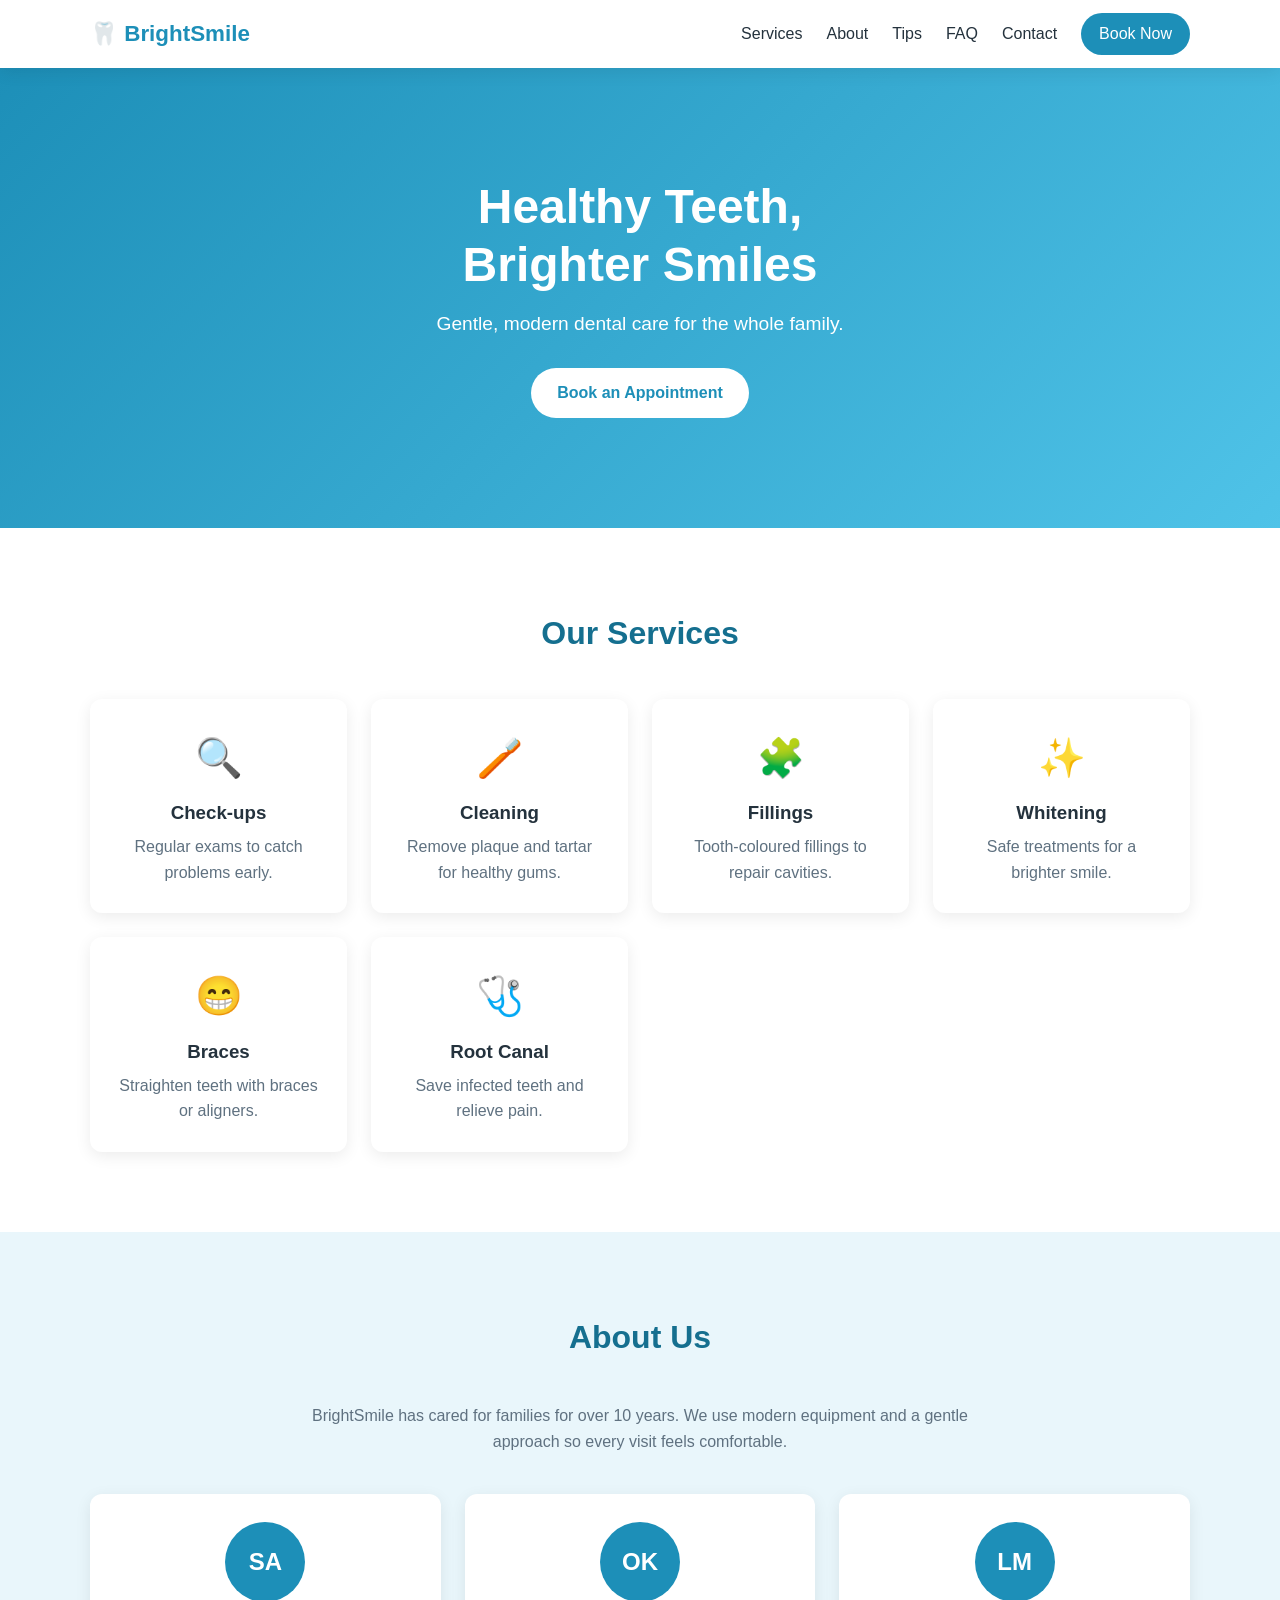
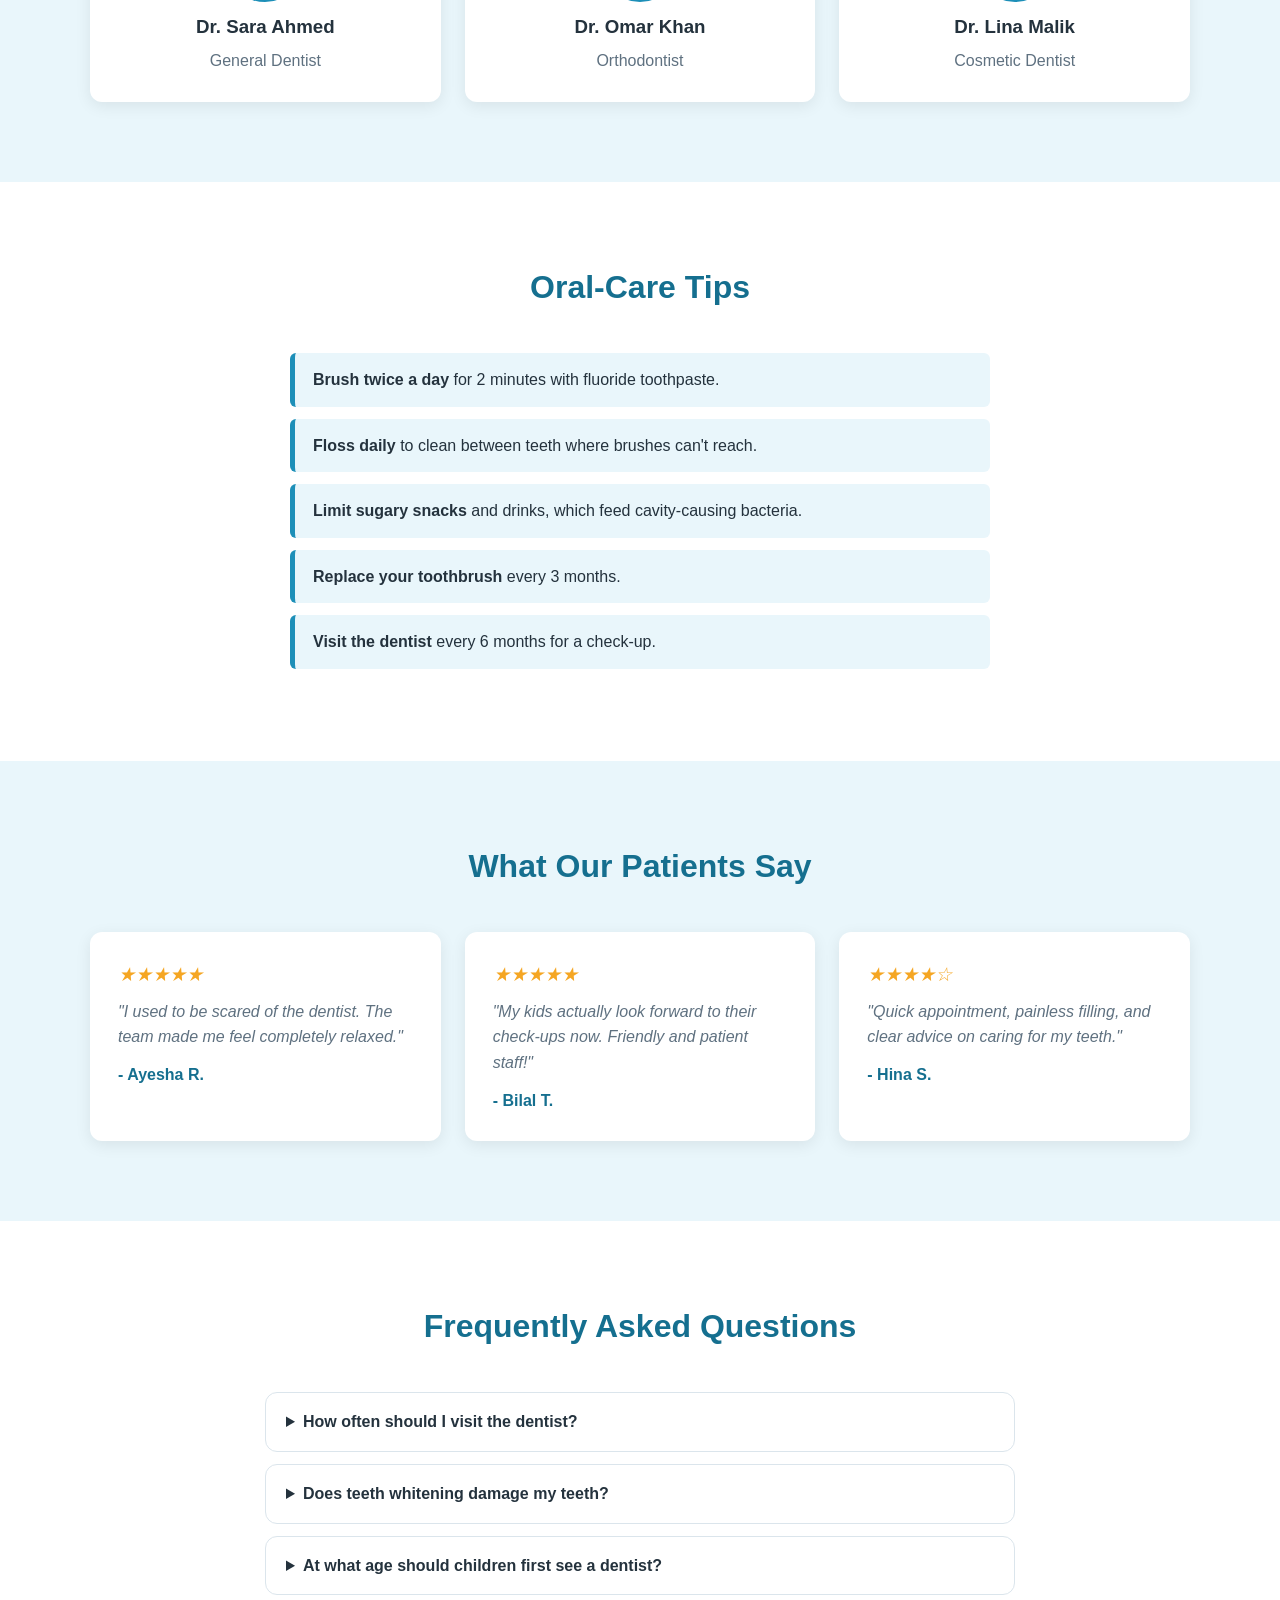
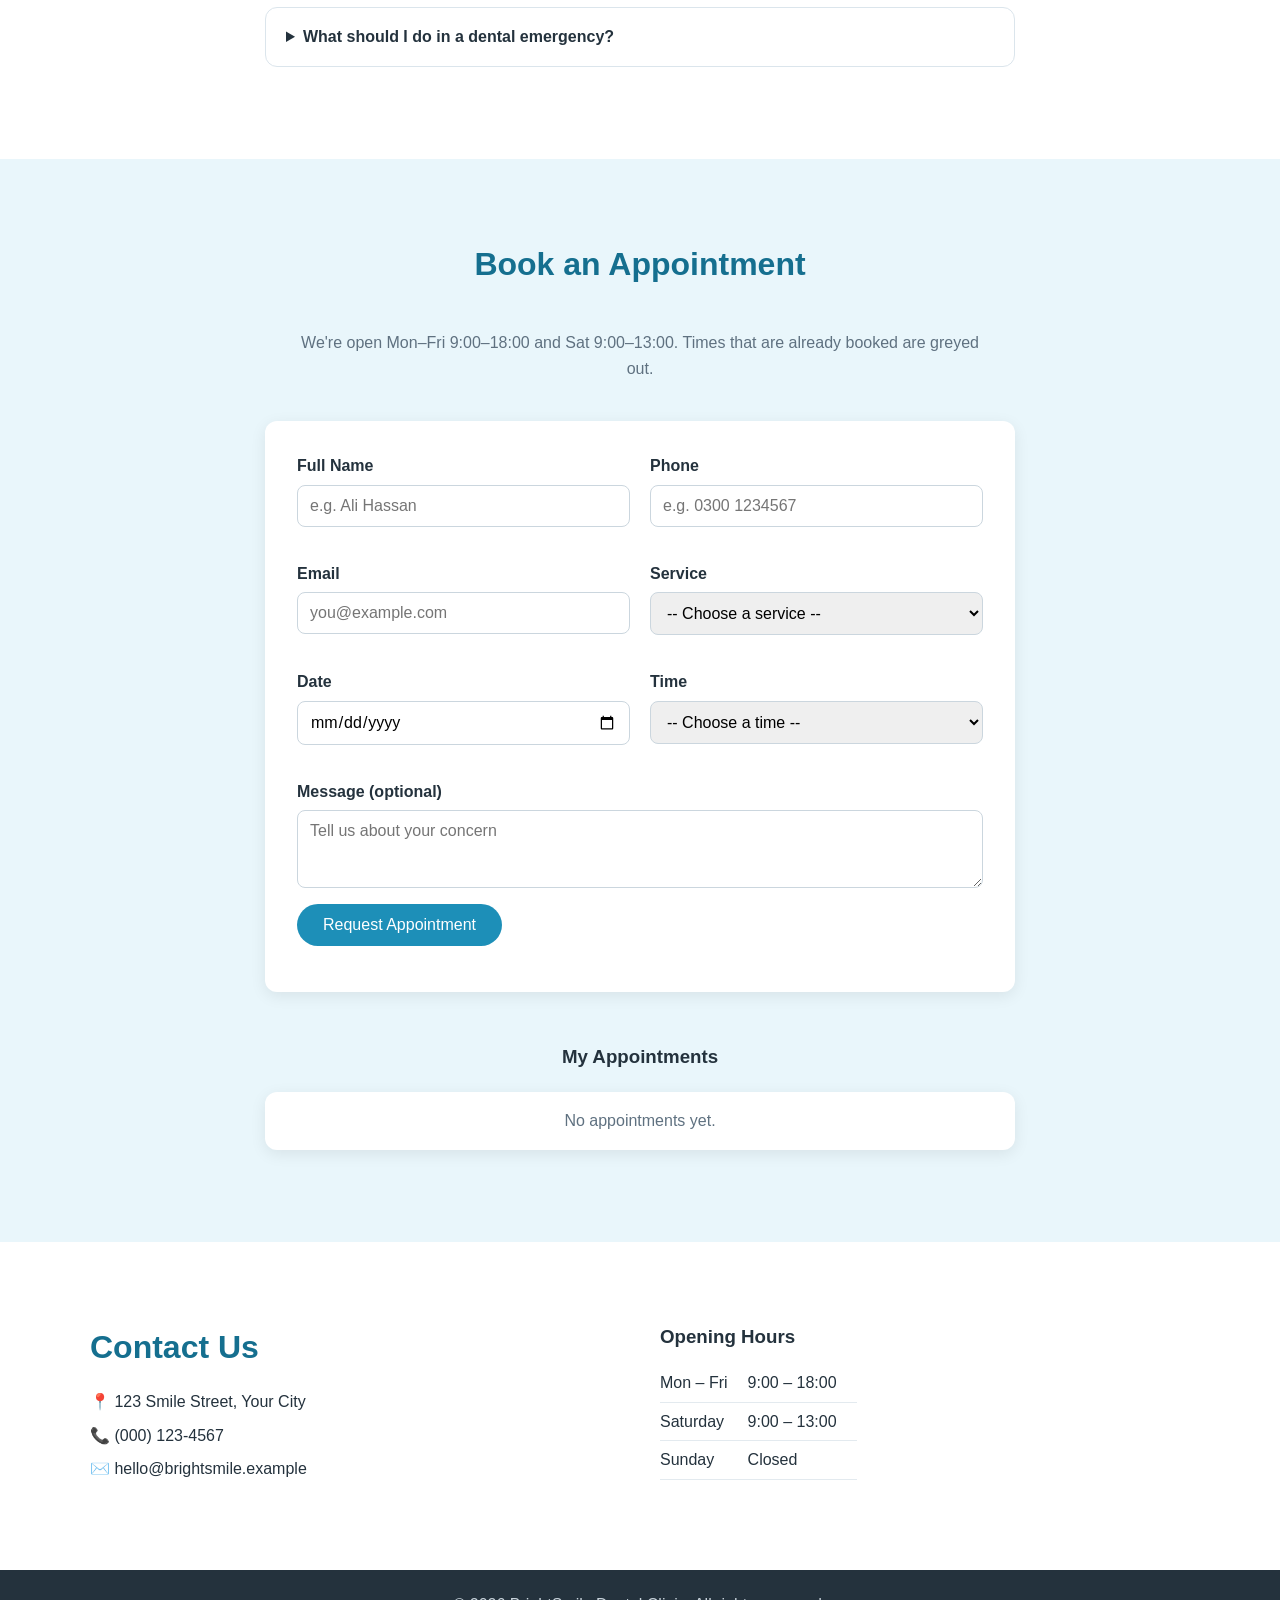
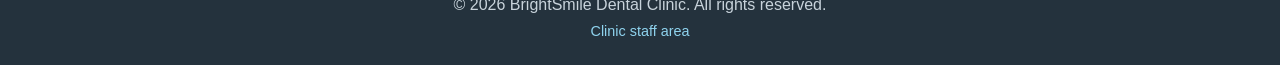
==== index.html @ b8d4c1f8 "Add BrightSmile dental clinic website Single-page clinic site with services, team, tips, reviews, FA" ====
<!DOCTYPE html>
<html lang="en">
<head>
  <meta charset="UTF-8">
  <meta name="viewport" content="width=device-width, initial-scale=1.0">
  <title>BrightSmile Dental Clinic</title>
  <link rel="stylesheet" href="styles.css">
</head>
<body>

  <!-- ===== Header / Navigation ===== -->
  <header class="header">
    <div class="container nav">
      <a href="#home" class="logo">🦷 BrightSmile</a>
      <button class="menu-toggle" id="menuToggle" aria-label="Open menu">☰</button>
      <nav>
        <ul class="nav-links" id="navLinks">
          <li><a href="#services">Services</a></li>
          <li><a href="#about">About</a></li>
          <li><a href="#tips">Tips</a></li>
          <li><a href="#faq">FAQ</a></li>
          <li><a href="#contact">Contact</a></li>
          <li><a href="#appointment" class="btn btn-small">Book Now</a></li>
        </ul>
      </nav>
    </div>
  </header>

  <!-- ===== Hero ===== -->
  <section class="hero" id="home">
    <div class="container hero-content">
      <h1>Healthy Teeth,<br>Brighter Smiles</h1>
      <p>Gentle, modern dental care for the whole family.</p>
      <a href="#appointment" class="btn">Book an Appointment</a>
    </div>
  </section>

  <!-- ===== Services ===== -->
  <section class="section" id="services">
    <div class="container">
      <h2 class="section-title">Our Services</h2>
      <div class="cards">
        <div class="card"><span class="icon">🔍</span><h3>Check-ups</h3><p>Regular exams to catch problems early.</p></div>
        <div class="card"><span class="icon">🪥</span><h3>Cleaning</h3><p>Remove plaque and tartar for healthy gums.</p></div>
        <div class="card"><span class="icon">🧩</span><h3>Fillings</h3><p>Tooth-coloured fillings to repair cavities.</p></div>
        <div class="card"><span class="icon">✨</span><h3>Whitening</h3><p>Safe treatments for a brighter smile.</p></div>
        <div class="card"><span class="icon">😁</span><h3>Braces</h3><p>Straighten teeth with braces or aligners.</p></div>
        <div class="card"><span class="icon">🩺</span><h3>Root Canal</h3><p>Save infected teeth and relieve pain.</p></div>
      </div>
    </div>
  </section>

  <!-- ===== About & Team ===== -->
  <section class="section section-alt" id="about">
    <div class="container">
      <h2 class="section-title">About Us</h2>
      <p class="lead">BrightSmile has cared for families for over 10 years. We use modern equipment and
        a gentle approach so every visit feels comfortable.</p>
      <div class="cards team">
        <div class="card"><div class="avatar">SA</div><h3>Dr. Sara Ahmed</h3><p>General Dentist</p></div>
        <div class="card"><div class="avatar">OK</div><h3>Dr. Omar Khan</h3><p>Orthodontist</p></div>
        <div class="card"><div class="avatar">LM</div><h3>Dr. Lina Malik</h3><p>Cosmetic Dentist</p></div>
      </div>
    </div>
  </section>

  <!-- ===== Oral-care Tips ===== -->
  <section class="section" id="tips">
    <div class="container">
      <h2 class="section-title">Oral-Care Tips</h2>
      <ul class="tips">
        <li><strong>Brush twice a day</strong> for 2 minutes with fluoride toothpaste.</li>
        <li><strong>Floss daily</strong> to clean between teeth where brushes can't reach.</li>
        <li><strong>Limit sugary snacks</strong> and drinks, which feed cavity-causing bacteria.</li>
        <li><strong>Replace your toothbrush</strong> every 3 months.</li>
        <li><strong>Visit the dentist</strong> every 6 months for a check-up.</li>
      </ul>
    </div>
  </section>

  <!-- ===== Testimonials ===== -->
  <section class="section section-alt" id="reviews">
    <div class="container">
      <h2 class="section-title">What Our Patients Say</h2>
      <div class="cards">
        <div class="card review"><p class="stars">★★★★★</p><p>"I used to be scared of the dentist. The team made me feel completely relaxed."</p><h4>- Ayesha R.</h4></div>
        <div class="card review"><p class="stars">★★★★★</p><p>"My kids actually look forward to their check-ups now. Friendly and patient staff!"</p><h4>- Bilal T.</h4></div>
        <div class="card review"><p class="stars">★★★★☆</p><p>"Quick appointment, painless filling, and clear advice on caring for my teeth."</p><h4>- Hina S.</h4></div>
      </div>
    </div>
  </section>

  <!-- ===== FAQ ===== -->
  <section class="section" id="faq">
    <div class="container">
      <h2 class="section-title">Frequently Asked Questions</h2>
      <div class="faq">
        <details>
          <summary>How often should I visit the dentist?</summary>
          <p>Most people should have a check-up and cleaning every 6 months.</p>
        </details>
        <details>
          <summary>Does teeth whitening damage my teeth?</summary>
          <p>Professional whitening done by a dentist is safe and does not harm healthy enamel.</p>
        </details>
        <details>
          <summary>At what age should children first see a dentist?</summary>
          <p>By their first birthday, or when the first tooth appears.</p>
        </details>
        <details>
          <summary>What should I do in a dental emergency?</summary>
          <p>Call us right away on (000) 123-4567. For severe pain, swelling, or a knocked-out tooth, come in as soon as possible.</p>
        </details>
      </div>
    </div>
  </section>

  <!-- ===== Appointment Form ===== -->
  <section class="section section-alt" id="appointment">
    <div class="container">
      <h2 class="section-title">Book an Appointment</h2>
      <p class="lead">We're open Mon–Fri 9:00–18:00 and Sat 9:00–13:00. Times that are already booked are greyed out.</p>
      <form id="appointmentForm" class="form" novalidate>
        <div class="form-row">
          <div class="field">
            <label for="name">Full Name</label>
            <input type="text" id="name" placeholder="e.g. Ali Hassan">
            <small class="error"></small>
          </div>
          <div class="field">
            <label for="phone">Phone</label>
            <input type="tel" id="phone" placeholder="e.g. 0300 1234567">
            <small class="error"></small>
          </div>
        </div>
        <div class="form-row">
          <div class="field">
            <label for="email">Email</label>
            <input type="email" id="email" placeholder="you@example.com">
            <small class="error"></small>
          </div>
          <div class="field">
            <label for="service">Service</label>
            <select id="service">
              <option value="">-- Choose a service --</option>
              <option>Check-up</option>
              <option>Cleaning</option>
              <option>Filling</option>
              <option>Whitening</option>
              <option>Braces</option>
              <option>Root Canal</option>
            </select>
            <small class="error"></small>
          </div>
        </div>
        <div class="form-row">
          <div class="field">
            <label for="date">Date</label>
            <input type="date" id="date">
            <small class="error"></small>
          </div>
          <div class="field">
            <label for="time">Time</label>
            <select id="time">
              <option value="">-- Choose a time --</option>
              <option>09:00</option><option>10:00</option><option>11:00</option>
              <option>12:00</option><option>14:00</option><option>15:00</option>
              <option>16:00</option><option>17:00</option>
            </select>
            <small class="error"></small>
          </div>
        </div>
        <div class="field">
          <label for="message">Message (optional)</label>
          <textarea id="message" rows="3" placeholder="Tell us about your concern"></textarea>
        </div>
        <button type="submit" class="btn">Request Appointment</button>
        <p class="success" id="successMsg"></p>
      </form>

      <h3 class="list-title">My Appointments</h3>
      <ul class="appointments" id="appointmentList"></ul>
    </div>
  </section>

  <!-- ===== Contact ===== -->
  <section class="section" id="contact">
    <div class="container contact">
      <div>
        <h2 class="section-title left">Contact Us</h2>
        <p>📍 123 Smile Street, Your City</p>
        <p>📞 (000) 123-4567</p>
        <p>✉️ hello@brightsmile.example</p>
      </div>
      <div>
        <h3>Opening Hours</h3>
        <table class="hours">
          <tr><td>Mon – Fri</td><td>9:00 – 18:00</td></tr>
          <tr><td>Saturday</td><td>9:00 – 13:00</td></tr>
          <tr><td>Sunday</td><td>Closed</td></tr>
        </table>
      </div>
    </div>
  </section>

  <!-- ===== Footer ===== -->
  <footer class="footer">
    <p>© <span id="year"></span> BrightSmile Dental Clinic. All rights reserved.</p>
    <p><a href="admin.html" class="footer-link">Clinic staff area</a></p>
  </footer>

  <script src="storage.js"></script>
  <script src="script.js"></script>
</body>
</html>
---- styles.css ----
/* ===== Colour & size variables ===== */
:root {
  --primary: #1d8fb8;
  --primary-dark: #156f8f;
  --accent: #e9f6fb;
  --text: #24323d;
  --muted: #5f7180;
  --white: #ffffff;
  --error: #d64545;
  --success: #2e9e5b;
  --radius: 12px;
  --shadow: 0 4px 16px rgba(0, 0, 0, 0.08);
}

/* ===== Basic reset ===== */
* { margin: 0; padding: 0; box-sizing: border-box; }
html { scroll-behavior: smooth; }
body {
  font-family: "Segoe UI", Arial, sans-serif;
  color: var(--text);
  background: var(--white);
  line-height: 1.6;
}
a { color: inherit; text-decoration: none; }

.container { width: 90%; max-width: 1100px; margin: 0 auto; }

/* ===== Buttons ===== */
.btn {
  display: inline-block;
  background: var(--primary);
  color: var(--white);
  padding: 12px 26px;
  border: none;
  border-radius: 30px;
  font-size: 1rem;
  cursor: pointer;
  transition: background 0.2s;
}
.btn:hover { background: var(--primary-dark); }
.btn-small { padding: 8px 18px; }

/* ===== Header ===== */
.header {
  position: sticky;
  top: 0;
  background: var(--white);
  box-shadow: var(--shadow);
  z-index: 10;
}
.nav { display: flex; align-items: center; justify-content: space-between; height: 68px; }
.logo { font-size: 1.4rem; font-weight: 700; color: var(--primary); white-space: nowrap; }
.nav-links { display: flex; align-items: center; gap: 24px; list-style: none; }
.nav-links a:not(.btn):hover { color: var(--primary); }
.menu-toggle { display: none; background: none; border: none; font-size: 1.8rem; cursor: pointer; }

/* ===== Hero ===== */
.hero {
  background: linear-gradient(135deg, var(--primary), #4fc3e8);
  color: var(--white);
  padding: 110px 0;
  text-align: center;
}
.hero h1 { font-size: 3rem; line-height: 1.2; margin-bottom: 16px; }
.hero p { font-size: 1.2rem; margin-bottom: 28px; }
.hero .btn { background: var(--white); color: var(--primary); font-weight: 600; }
.hero .btn:hover { background: var(--accent); }

/* ===== Sections ===== */
.section { padding: 80px 0; }
.section-alt { background: var(--accent); }
.section-title { text-align: center; font-size: 2rem; margin-bottom: 40px; color: var(--primary-dark); }
.section-title.left { text-align: left; margin-bottom: 16px; }
.lead { text-align: center; max-width: 700px; margin: 0 auto 40px; color: var(--muted); }

/* ===== Cards ===== */
.cards { display: grid; grid-template-columns: repeat(auto-fit, minmax(240px, 1fr)); gap: 24px; }
.card {
  background: var(--white);
  padding: 28px;
  border-radius: var(--radius);
  box-shadow: var(--shadow);
  text-align: center;
  transition: transform 0.2s;
}
.card:hover { transform: translateY(-4px); }
.card .icon { font-size: 2.4rem; }
.card h3 { margin: 10px 0 6px; }
.card p { color: var(--muted); }
.avatar {
  width: 80px; height: 80px;
  margin: 0 auto;
  border-radius: 50%;
  background: var(--primary);
  color: var(--white);
  display: flex; align-items: center; justify-content: center;
  font-size: 1.5rem; font-weight: 700;
}

/* ===== Tips ===== */
.tips { max-width: 700px; margin: 0 auto; list-style: none; }
.tips li {
  background: var(--accent);
  border-left: 5px solid var(--primary);
  padding: 14px 18px;
  margin-bottom: 12px;
  border-radius: 6px;
}

/* ===== Testimonials ===== */
.review { text-align: left; }
.review .stars { color: #f5a623; font-size: 1.2rem; margin-bottom: 8px; }
.review p { font-style: italic; }
.review h4 { margin-top: 12px; color: var(--primary-dark); }

/* ===== FAQ ===== */
.faq { max-width: 750px; margin: 0 auto; }
.faq details {
  background: var(--white);
  border: 1px solid #dbe5ec;
  border-radius: var(--radius);
  margin-bottom: 12px;
  padding: 16px 20px;
}
.faq summary { font-weight: 600; cursor: pointer; }
.faq details[open] summary { color: var(--primary); margin-bottom: 8px; }
.faq p { color: var(--muted); }

/* ===== Form ===== */
.form {
  background: var(--white);
  max-width: 750px;
  margin: 0 auto;
  padding: 32px;
  border-radius: var(--radius);
  box-shadow: var(--shadow);
}
.form-row { display: grid; grid-template-columns: 1fr 1fr; gap: 20px; }
.field { display: flex; flex-direction: column; margin-bottom: 16px; }
.field label { font-weight: 600; margin-bottom: 6px; }
.field input, .field select, .field textarea {
  padding: 11px 12px;
  border: 1px solid #cbd6de;
  border-radius: 8px;
  font-size: 1rem;
  font-family: inherit;
}
.field input:focus, .field select:focus, .field textarea:focus {
  outline: none; border-color: var(--primary);
}
.field.invalid input, .field.invalid select { border-color: var(--error); }
.error { color: var(--error); min-height: 18px; }
.success { color: var(--success); font-weight: 600; margin-top: 14px; }

/* ===== Appointment list ===== */
.list-title { text-align: center; margin: 50px 0 20px; }
.appointments { max-width: 750px; margin: 0 auto; list-style: none; }
.appointments li {
  background: var(--white);
  padding: 16px 20px;
  border-radius: var(--radius);
  box-shadow: var(--shadow);
  margin-bottom: 12px;
  display: flex; justify-content: space-between; align-items: center; gap: 12px;
}
.appointments .empty { justify-content: center; color: var(--muted); }
.cancel-btn {
  background: none; border: 1px solid var(--error); color: var(--error);
  padding: 6px 14px; border-radius: 20px; cursor: pointer;
}
.cancel-btn:hover { background: var(--error); color: var(--white); }

/* ===== Contact ===== */
.contact { display: grid; grid-template-columns: 1fr 1fr; gap: 40px; }
.contact p { margin-bottom: 8px; }
.hours { margin-top: 12px; border-collapse: collapse; }
.hours td { padding: 6px 20px 6px 0; border-bottom: 1px solid #e3eaef; }

/* ===== Footer ===== */
.footer { background: var(--text); color: #c8d3db; text-align: center; padding: 22px 0; }

.footer-link { color: #8fd3ee; font-size: 0.9rem; }
.footer-link:hover { text-decoration: underline; }

/* ===== Admin dashboard ===== */
.admin { background: var(--accent); min-height: 100vh; }
.badge {
  background: var(--primary); color: var(--white);
  font-size: 0.75rem; padding: 2px 8px; border-radius: 10px; vertical-align: middle;
}
.btn-outline { background: var(--white); color: var(--primary); border: 1px solid var(--primary); }
.btn-outline:hover { background: var(--primary); color: var(--white); }
.stats { display: grid; grid-template-columns: repeat(4, 1fr); gap: 16px; margin-bottom: 28px; }
.stat {
  background: var(--white); border-radius: var(--radius); box-shadow: var(--shadow);
  padding: 18px; text-align: center;
}
.stat span { font-size: 2rem; font-weight: 700; color: var(--primary); }
.stat p { color: var(--muted); }
.toolbar { display: flex; gap: 12px; margin-bottom: 20px; flex-wrap: wrap; }
.toolbar input, .toolbar select {
  padding: 10px 12px; border: 1px solid #cbd6de; border-radius: 8px; font-size: 1rem; font-family: inherit;
}
.toolbar input { flex: 1; min-width: 200px; }
.day-heading { margin: 24px 0 10px; color: var(--primary-dark); }
.booking {
  background: var(--white); border-radius: var(--radius); box-shadow: var(--shadow);
  padding: 14px 18px; margin-bottom: 10px;
  display: grid; grid-template-columns: 70px 1fr auto; gap: 16px; align-items: center;
}
.booking.done { opacity: 0.55; }
.booking.done strong { text-decoration: line-through; }
.booking-time { font-size: 1.2rem; font-weight: 700; color: var(--primary); }
.booking-info p { color: var(--muted); font-size: 0.95rem; }
.booking-note { font-style: italic; }
.booking-actions { display: flex; gap: 8px; }
.empty-box { text-align: center; color: var(--muted); padding: 40px; background: var(--white); border-radius: var(--radius); }

/* ===== Responsive (phones & tablets) ===== */
@media (max-width: 768px) {
  .menu-toggle { display: block; }
  .nav-links {
    display: none;
    position: absolute; top: 68px; left: 0; right: 0;
    flex-direction: column;
    background: var(--white);
    padding: 20px 0;
    box-shadow: var(--shadow);
  }
  .nav-links.open { display: flex; }
  .hero { padding: 80px 0; }
  .hero h1 { font-size: 2.2rem; }
  .form { padding: 20px; }
  .form-row { grid-template-columns: 1fr; gap: 0; }
  .contact { grid-template-columns: 1fr; gap: 24px; }
  .stats { grid-template-columns: 1fr 1fr; }
  .booking { grid-template-columns: 1fr; gap: 8px; }
  .admin .logo { font-size: 1.2rem; }
  .admin .nav .btn-small { padding: 6px 12px; font-size: 0.85rem; }
}
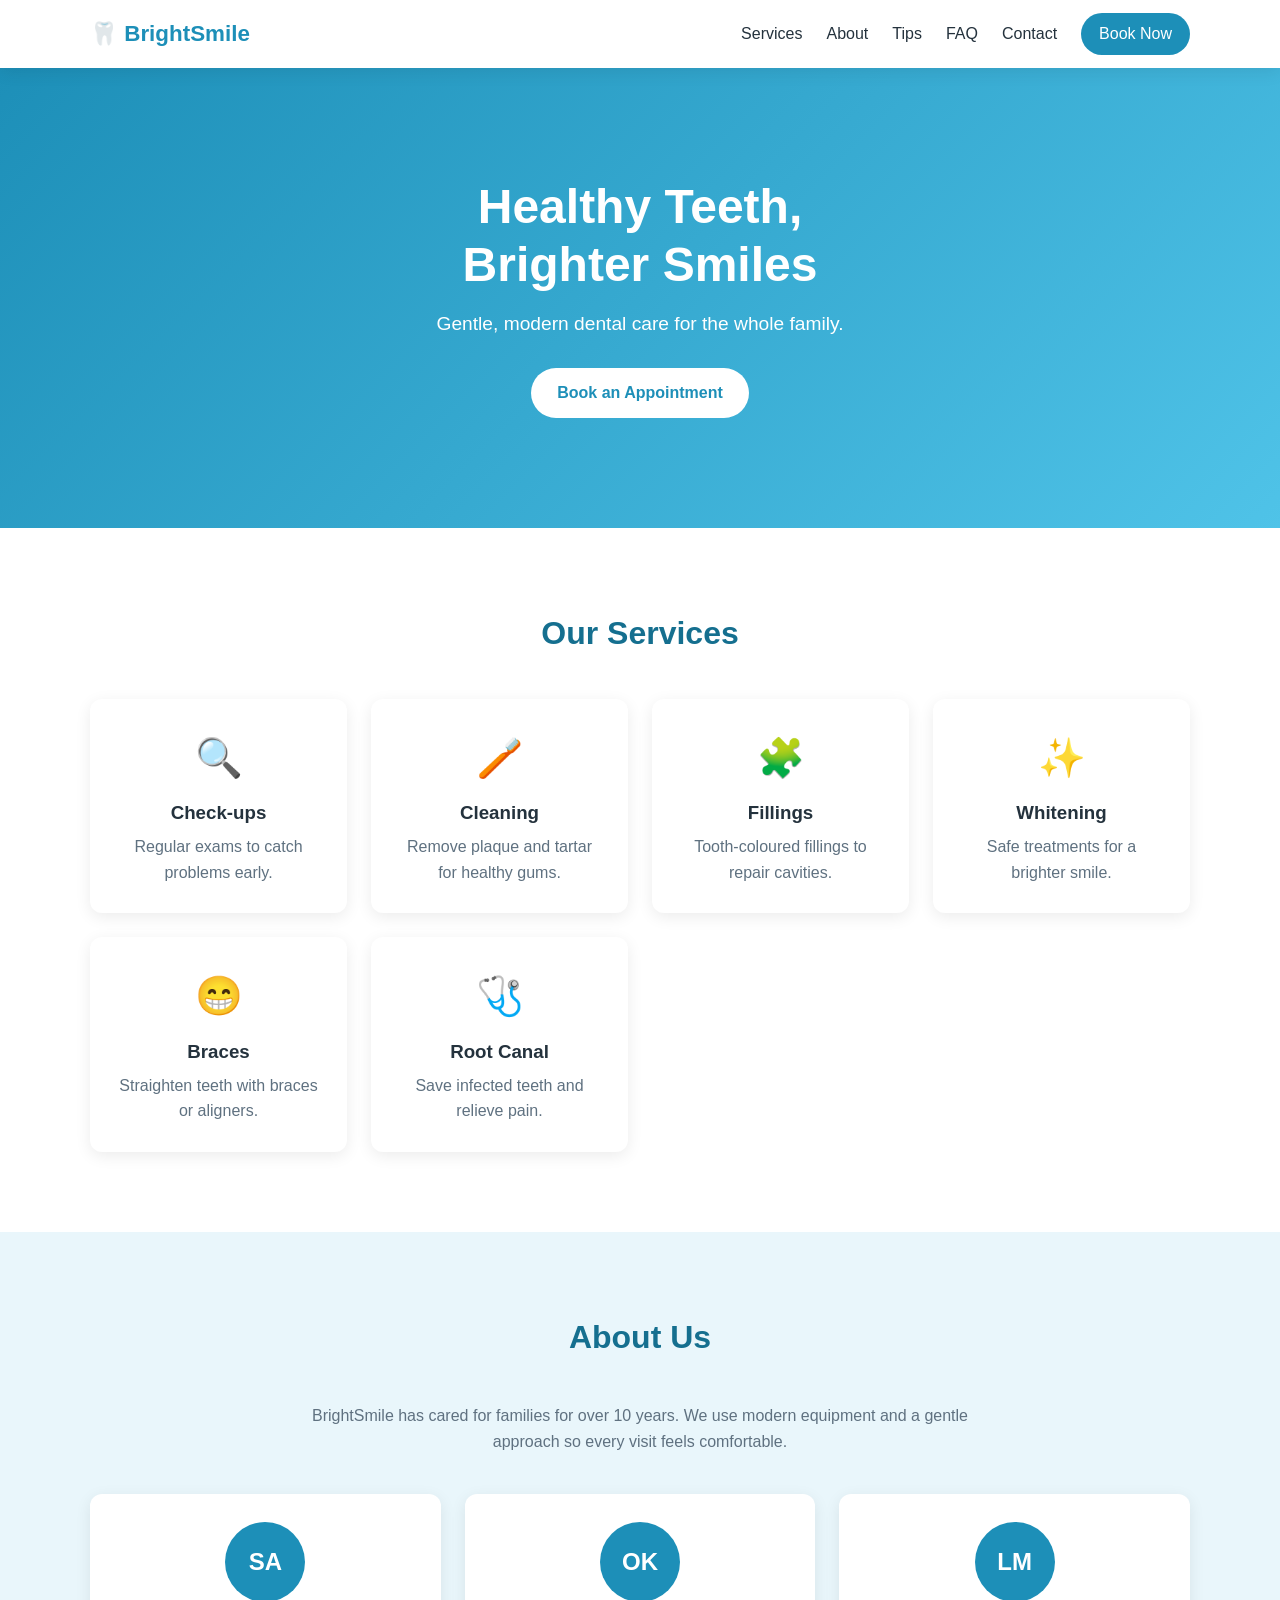
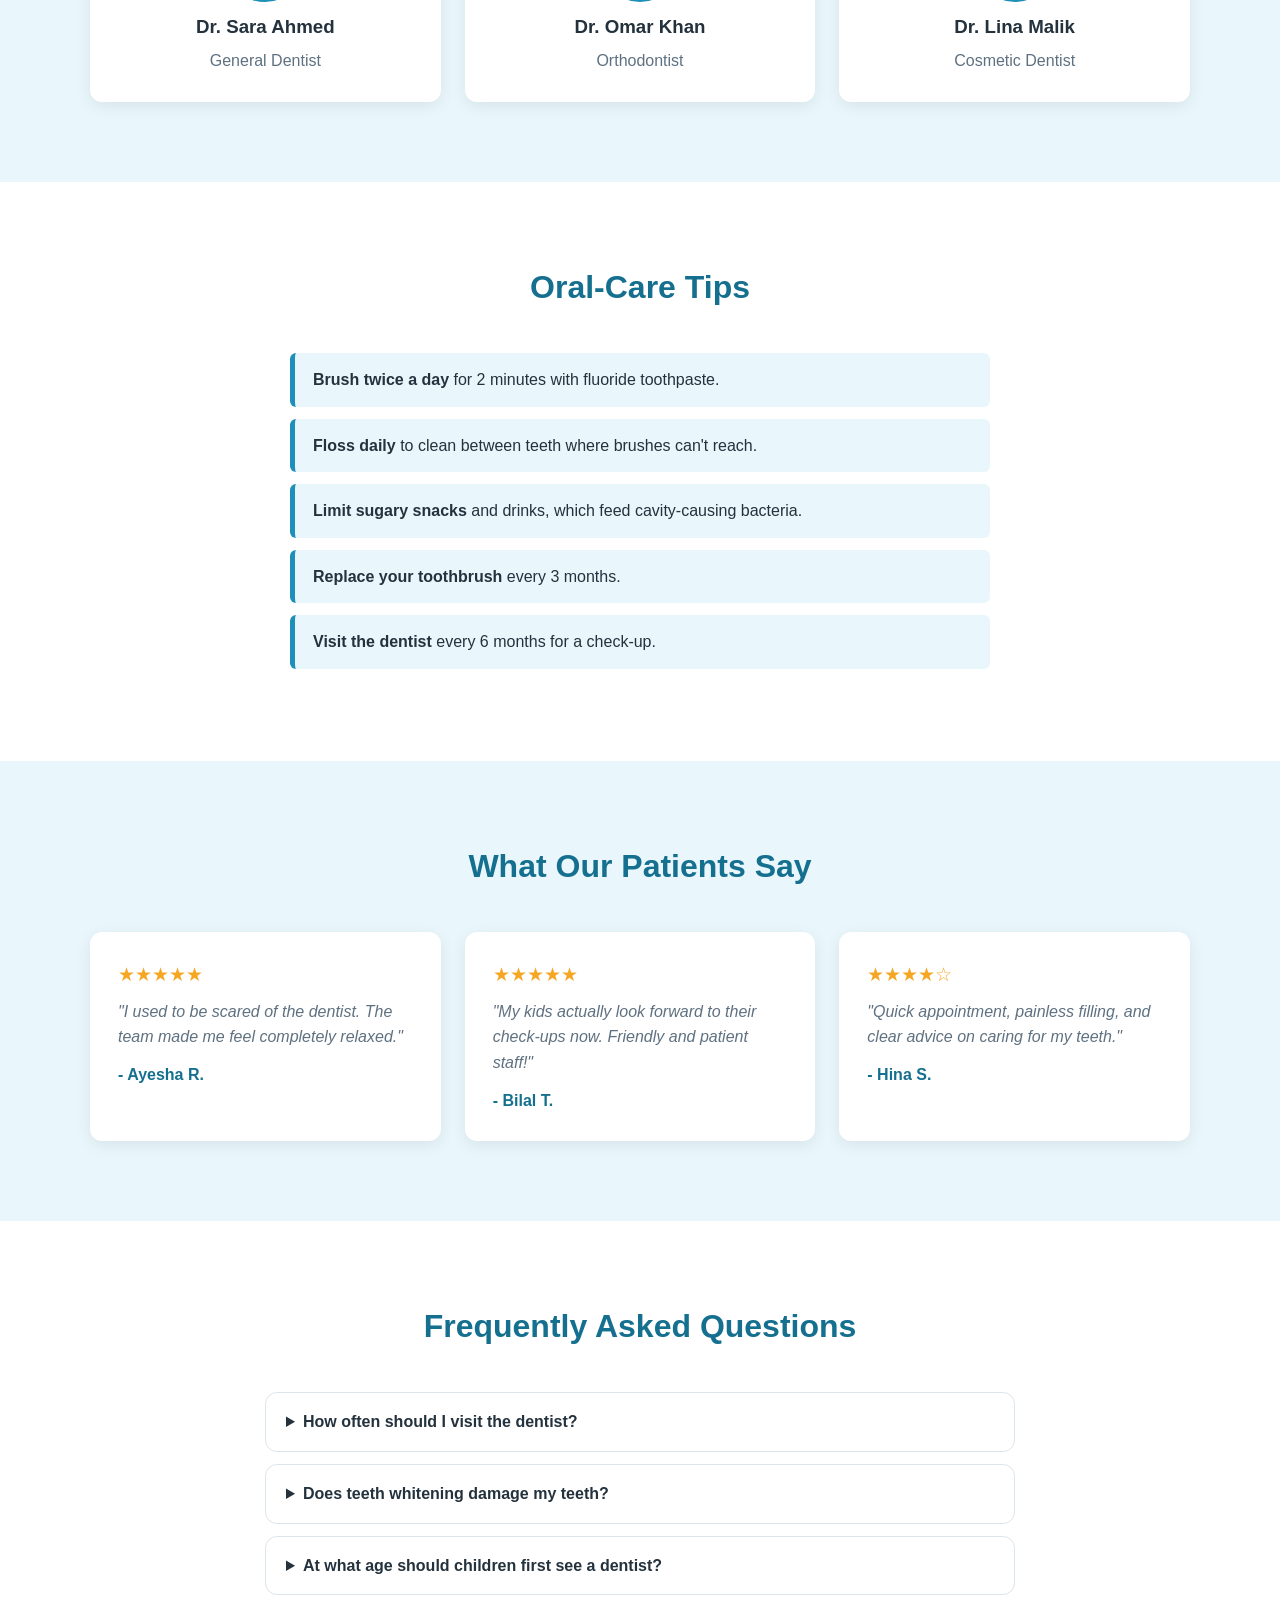
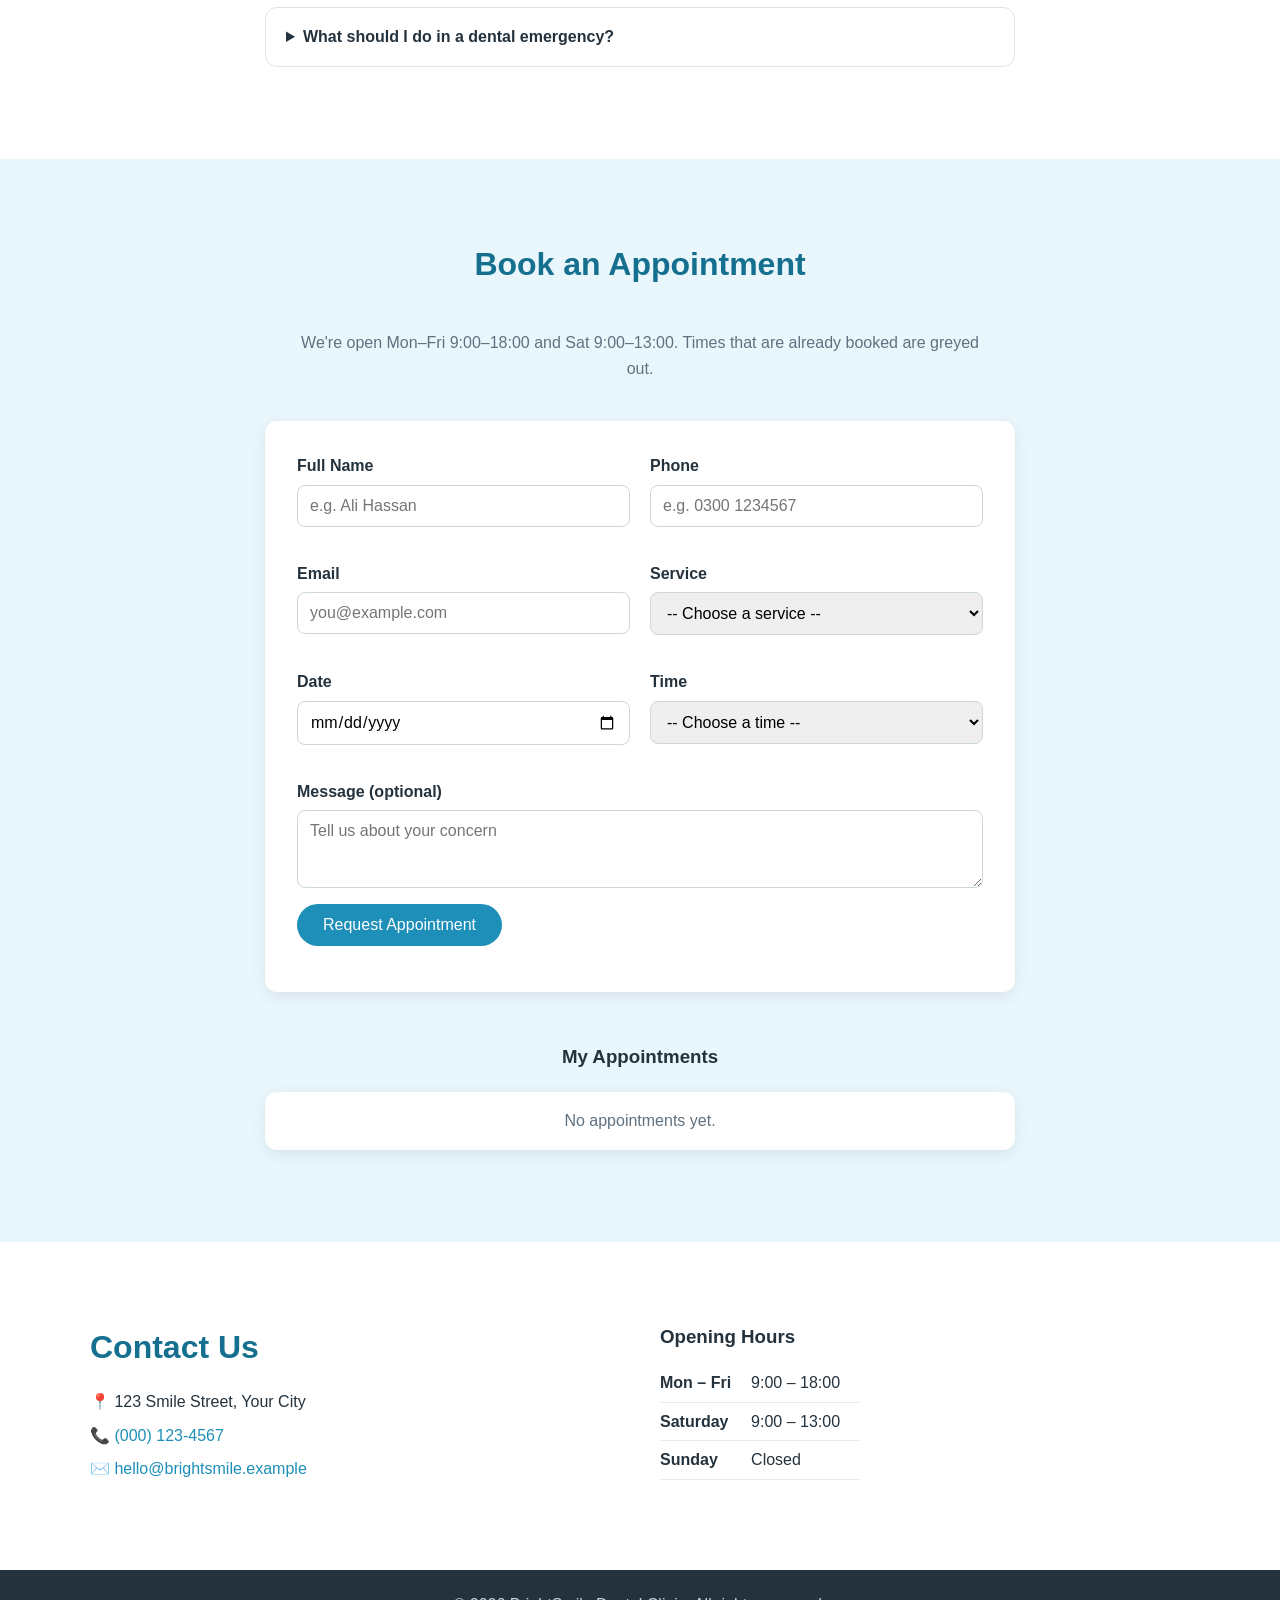
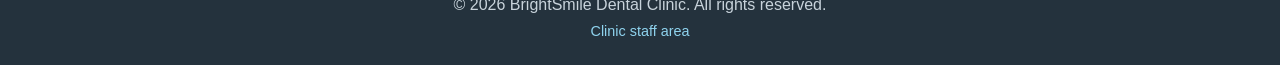
==== commit 61ec6b1f: "Improve HTML structure and accessibility (Phase 2) - Add meta description and wrap sections in <main" ====
--- a/index.html
+++ b/index.html
@@ -3,6 +3,7 @@
 <head>
   <meta charset="UTF-8">
   <meta name="viewport" content="width=device-width, initial-scale=1.0">
+  <meta name="description" content="BrightSmile Dental Clinic: gentle, modern dental care for the whole family. See our services and book an appointment online.">
   <title>BrightSmile Dental Clinic</title>
   <link rel="stylesheet" href="styles.css">
 </head>
@@ -11,9 +12,9 @@
   <!-- ===== Header / Navigation ===== -->
   <header class="header">
     <div class="container nav">
-      <a href="#home" class="logo">🦷 BrightSmile</a>
-      <button class="menu-toggle" id="menuToggle" aria-label="Open menu">☰</button>
-      <nav>
+      <a href="#home" class="logo"><span aria-hidden="true">🦷</span> BrightSmile</a>
+      <button class="menu-toggle" id="menuToggle" aria-label="Open menu" aria-expanded="false" aria-controls="navLinks">☰</button>
+      <nav aria-label="Main menu">
         <ul class="nav-links" id="navLinks">
           <li><a href="#services">Services</a></li>
           <li><a href="#about">About</a></li>
@@ -26,6 +27,8 @@
     </div>
   </header>
 
+  <main>
+
   <!-- ===== Hero ===== -->
   <section class="hero" id="home">
     <div class="container hero-content">
@@ -40,12 +43,12 @@
     <div class="container">
       <h2 class="section-title">Our Services</h2>
       <div class="cards">
-        <div class="card"><span class="icon">🔍</span><h3>Check-ups</h3><p>Regular exams to catch problems early.</p></div>
-        <div class="card"><span class="icon">🪥</span><h3>Cleaning</h3><p>Remove plaque and tartar for healthy gums.</p></div>
-        <div class="card"><span class="icon">🧩</span><h3>Fillings</h3><p>Tooth-coloured fillings to repair cavities.</p></div>
-        <div class="card"><span class="icon">✨</span><h3>Whitening</h3><p>Safe treatments for a brighter smile.</p></div>
-        <div class="card"><span class="icon">😁</span><h3>Braces</h3><p>Straighten teeth with braces or aligners.</p></div>
-        <div class="card"><span class="icon">🩺</span><h3>Root Canal</h3><p>Save infected teeth and relieve pain.</p></div>
+        <div class="card"><span class="icon" aria-hidden="true">🔍</span><h3>Check-ups</h3><p>Regular exams to catch problems early.</p></div>
+        <div class="card"><span class="icon" aria-hidden="true">🪥</span><h3>Cleaning</h3><p>Remove plaque and tartar for healthy gums.</p></div>
+        <div class="card"><span class="icon" aria-hidden="true">🧩</span><h3>Fillings</h3><p>Tooth-coloured fillings to repair cavities.</p></div>
+        <div class="card"><span class="icon" aria-hidden="true">✨</span><h3>Whitening</h3><p>Safe treatments for a brighter smile.</p></div>
+        <div class="card"><span class="icon" aria-hidden="true">😁</span><h3>Braces</h3><p>Straighten teeth with braces or aligners.</p></div>
+        <div class="card"><span class="icon" aria-hidden="true">🩺</span><h3>Root Canal</h3><p>Save infected teeth and relieve pain.</p></div>
       </div>
     </div>
   </section>
@@ -57,9 +60,9 @@
       <p class="lead">BrightSmile has cared for families for over 10 years. We use modern equipment and
         a gentle approach so every visit feels comfortable.</p>
       <div class="cards team">
-        <div class="card"><div class="avatar">SA</div><h3>Dr. Sara Ahmed</h3><p>General Dentist</p></div>
-        <div class="card"><div class="avatar">OK</div><h3>Dr. Omar Khan</h3><p>Orthodontist</p></div>
-        <div class="card"><div class="avatar">LM</div><h3>Dr. Lina Malik</h3><p>Cosmetic Dentist</p></div>
+        <div class="card"><div class="avatar" aria-hidden="true">SA</div><h3>Dr. Sara Ahmed</h3><p>General Dentist</p></div>
+        <div class="card"><div class="avatar" aria-hidden="true">OK</div><h3>Dr. Omar Khan</h3><p>Orthodontist</p></div>
+        <div class="card"><div class="avatar" aria-hidden="true">LM</div><h3>Dr. Lina Malik</h3><p>Cosmetic Dentist</p></div>
       </div>
     </div>
   </section>
@@ -83,9 +86,9 @@
     <div class="container">
       <h2 class="section-title">What Our Patients Say</h2>
       <div class="cards">
-        <div class="card review"><p class="stars">★★★★★</p><p>"I used to be scared of the dentist. The team made me feel completely relaxed."</p><h4>- Ayesha R.</h4></div>
-        <div class="card review"><p class="stars">★★★★★</p><p>"My kids actually look forward to their check-ups now. Friendly and patient staff!"</p><h4>- Bilal T.</h4></div>
-        <div class="card review"><p class="stars">★★★★☆</p><p>"Quick appointment, painless filling, and clear advice on caring for my teeth."</p><h4>- Hina S.</h4></div>
+        <div class="card review"><p class="stars" role="img" aria-label="5 out of 5 stars">★★★★★</p><blockquote>"I used to be scared of the dentist. The team made me feel completely relaxed."</blockquote><p class="author">- Ayesha R.</p></div>
+        <div class="card review"><p class="stars" role="img" aria-label="5 out of 5 stars">★★★★★</p><blockquote>"My kids actually look forward to their check-ups now. Friendly and patient staff!"</blockquote><p class="author">- Bilal T.</p></div>
+        <div class="card review"><p class="stars" role="img" aria-label="4 out of 5 stars">★★★★☆</p><blockquote>"Quick appointment, painless filling, and clear advice on caring for my teeth."</blockquote><p class="author">- Hina S.</p></div>
       </div>
     </div>
   </section>
@@ -124,19 +127,19 @@
         <div class="form-row">
           <div class="field">
             <label for="name">Full Name</label>
-            <input type="text" id="name" placeholder="e.g. Ali Hassan">
+            <input type="text" id="name" autocomplete="name" placeholder="e.g. Ali Hassan">
             <small class="error"></small>
           </div>
           <div class="field">
             <label for="phone">Phone</label>
-            <input type="tel" id="phone" placeholder="e.g. 0300 1234567">
+            <input type="tel" id="phone" autocomplete="tel" placeholder="e.g. 0300 1234567">
             <small class="error"></small>
           </div>
         </div>
         <div class="form-row">
           <div class="field">
             <label for="email">Email</label>
-            <input type="email" id="email" placeholder="you@example.com">
+            <input type="email" id="email" autocomplete="email" placeholder="you@example.com">
             <small class="error"></small>
           </div>
           <div class="field">
@@ -175,11 +178,11 @@
           <textarea id="message" rows="3" placeholder="Tell us about your concern"></textarea>
         </div>
         <button type="submit" class="btn">Request Appointment</button>
-        <p class="success" id="successMsg"></p>
+        <p class="success" id="successMsg" role="status"></p>
       </form>
 
       <h3 class="list-title">My Appointments</h3>
-      <ul class="appointments" id="appointmentList"></ul>
+      <ul class="appointments" id="appointmentList" aria-live="polite"></ul>
     </div>
   </section>
 
@@ -188,20 +191,24 @@
     <div class="container contact">
       <div>
         <h2 class="section-title left">Contact Us</h2>
-        <p>📍 123 Smile Street, Your City</p>
-        <p>📞 (000) 123-4567</p>
-        <p>✉️ hello@brightsmile.example</p>
+        <address>
+          <p><span aria-hidden="true">📍</span> 123 Smile Street, Your City</p>
+          <p><span aria-hidden="true">📞</span> <a href="tel:+10001234567">(000) 123-4567</a></p>
+          <p><span aria-hidden="true">✉️</span> <a href="mailto:hello@brightsmile.example">hello@brightsmile.example</a></p>
+        </address>
       </div>
       <div>
         <h3>Opening Hours</h3>
         <table class="hours">
-          <tr><td>Mon – Fri</td><td>9:00 – 18:00</td></tr>
-          <tr><td>Saturday</td><td>9:00 – 13:00</td></tr>
-          <tr><td>Sunday</td><td>Closed</td></tr>
+          <tr><th scope="row">Mon – Fri</th><td>9:00 – 18:00</td></tr>
+          <tr><th scope="row">Saturday</th><td>9:00 – 13:00</td></tr>
+          <tr><th scope="row">Sunday</th><td>Closed</td></tr>
         </table>
       </div>
     </div>
   </section>
+
+  </main>
 
   <!-- ===== Footer ===== -->
   <footer class="footer">
--- a/styles.css
+++ b/styles.css
@@ -110,8 +110,8 @@
 /* ===== Testimonials ===== */
 .review { text-align: left; }
 .review .stars { color: #f5a623; font-size: 1.2rem; margin-bottom: 8px; }
-.review p { font-style: italic; }
-.review h4 { margin-top: 12px; color: var(--primary-dark); }
+.review blockquote { font-style: italic; color: var(--muted); }
+.review .author { margin-top: 12px; font-weight: 700; color: var(--primary-dark); }
 
 /* ===== FAQ ===== */
 .faq { max-width: 750px; margin: 0 auto; }
@@ -173,8 +173,12 @@
 /* ===== Contact ===== */
 .contact { display: grid; grid-template-columns: 1fr 1fr; gap: 40px; }
 .contact p { margin-bottom: 8px; }
+.contact address { font-style: normal; }
+.contact address a { color: var(--primary); }
+.contact address a:hover { text-decoration: underline; }
 .hours { margin-top: 12px; border-collapse: collapse; }
-.hours td { padding: 6px 20px 6px 0; border-bottom: 1px solid #e3eaef; }
+.hours th, .hours td { padding: 6px 20px 6px 0; border-bottom: 1px solid #e3eaef; text-align: left; }
+.hours th { font-weight: 600; }
 
 /* ===== Footer ===== */
 .footer { background: var(--text); color: #c8d3db; text-align: center; padding: 22px 0; }
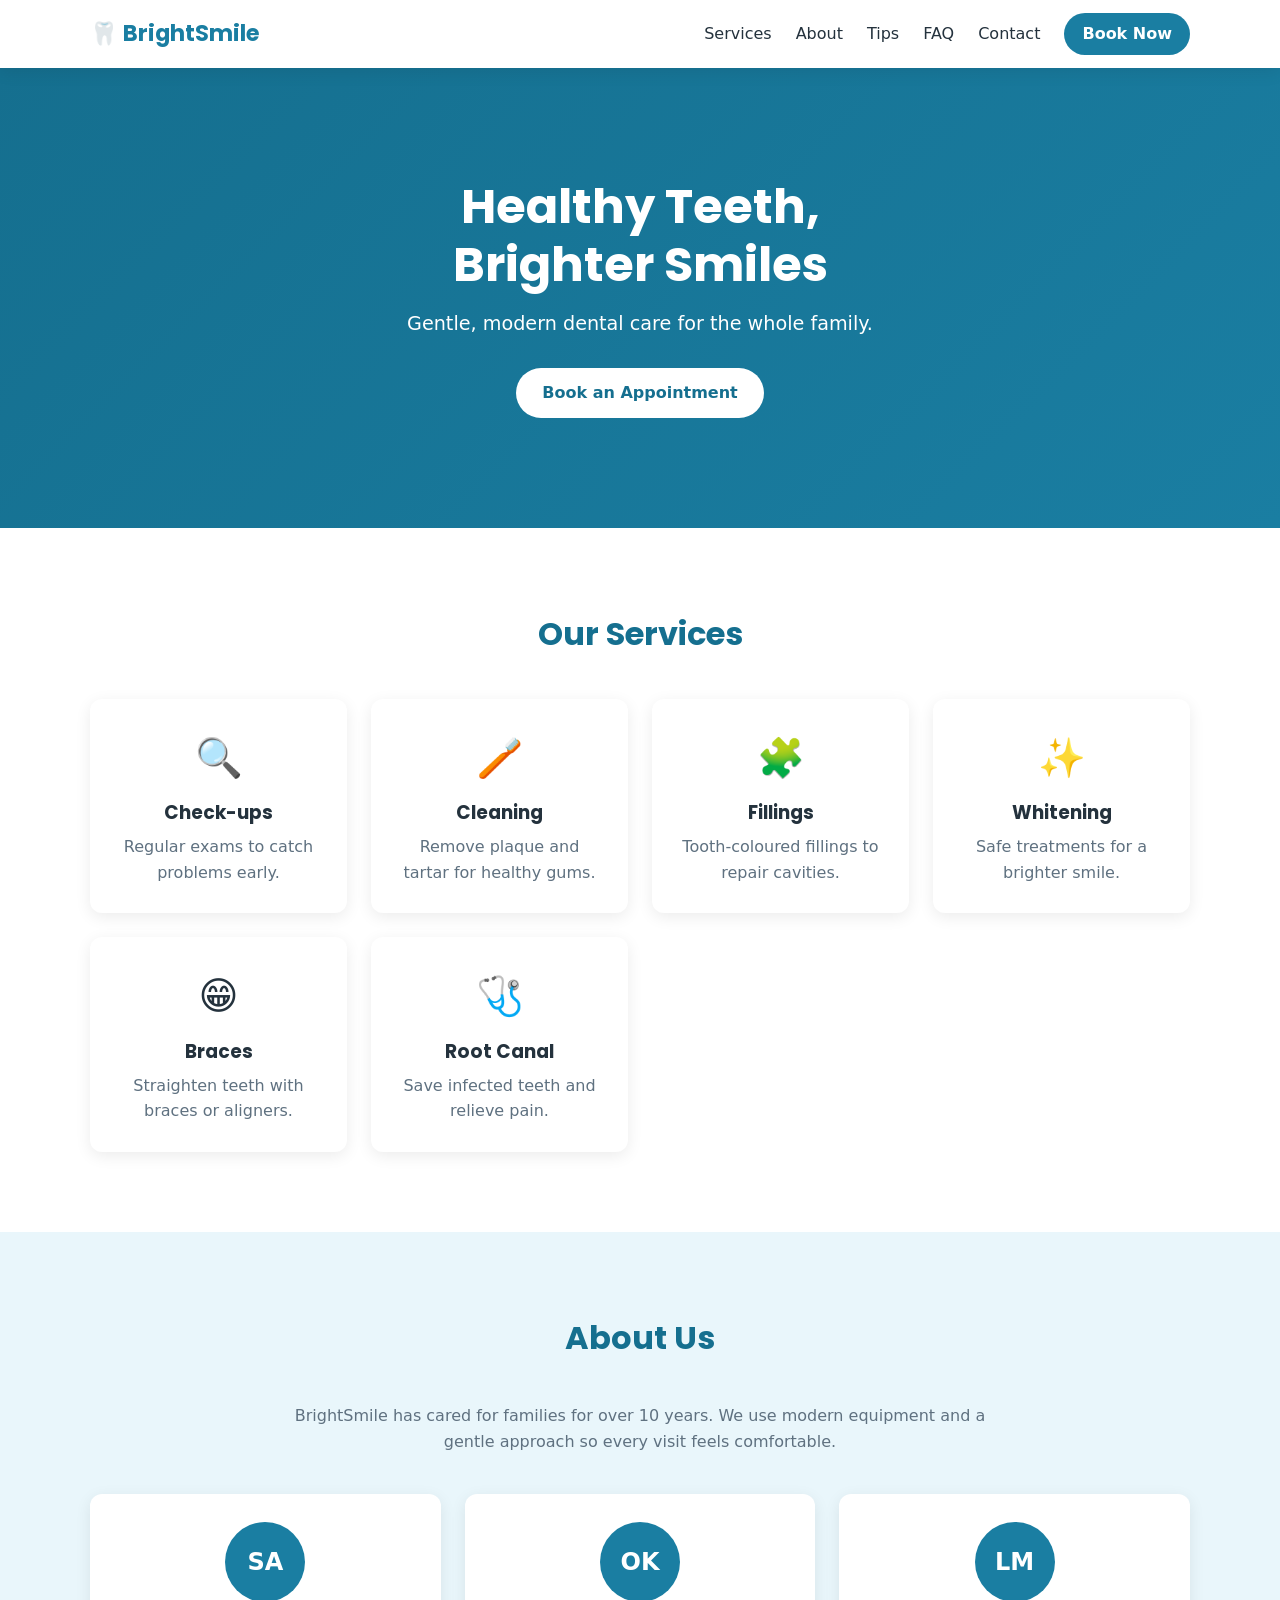
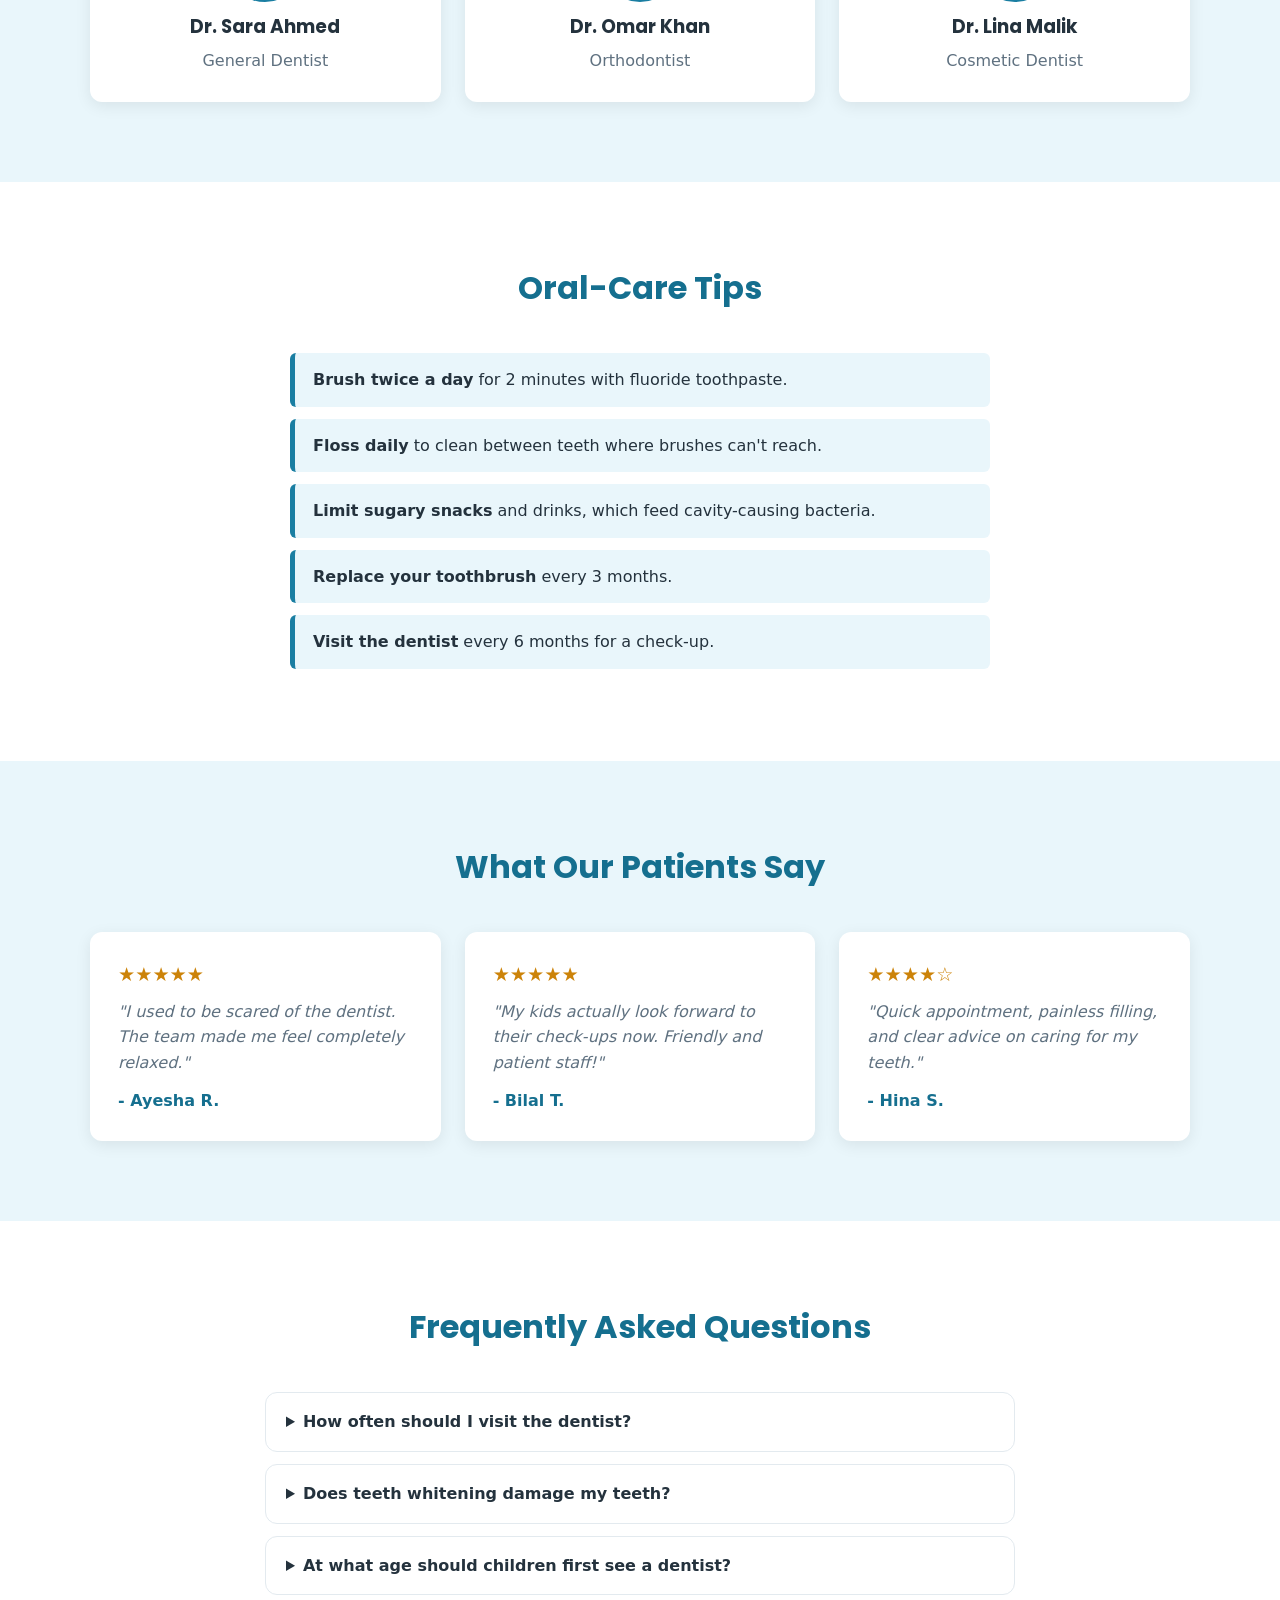
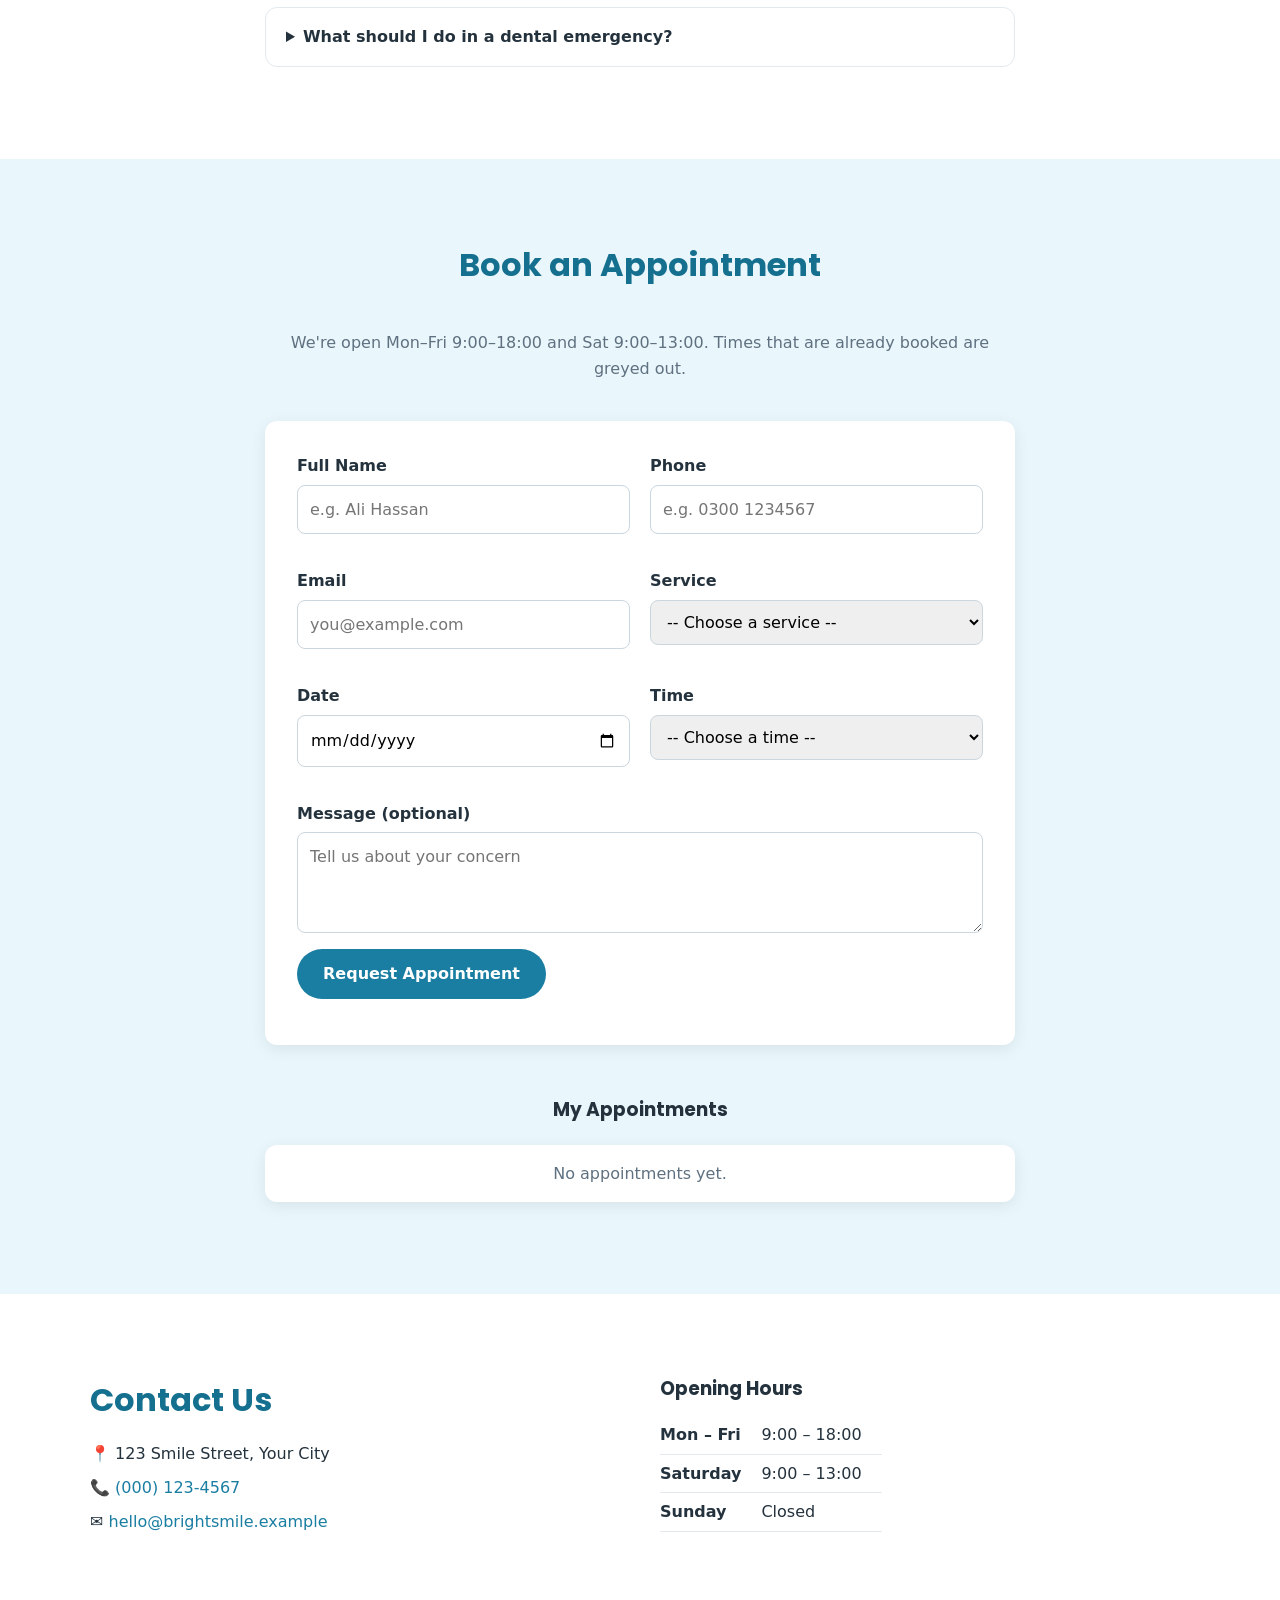
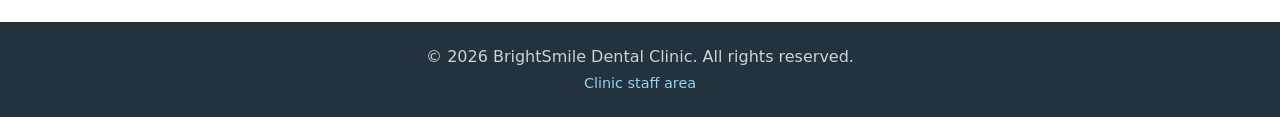
==== commit 94c8b6ac: "Improve styling: readable colours, focus outlines, fonts (Phase 3) - Darken primary, error, success " ====
--- a/index.html
+++ b/index.html
@@ -5,6 +5,9 @@
   <meta name="viewport" content="width=device-width, initial-scale=1.0">
   <meta name="description" content="BrightSmile Dental Clinic: gentle, modern dental care for the whole family. See our services and book an appointment online.">
   <title>BrightSmile Dental Clinic</title>
+  <link rel="preconnect" href="https://fonts.googleapis.com">
+  <link rel="preconnect" href="https://fonts.gstatic.com" crossorigin>
+  <link rel="stylesheet" href="https://fonts.googleapis.com/css2?family=Poppins:wght@600;700&display=swap">
   <link rel="stylesheet" href="styles.css">
 </head>
 <body>
--- a/styles.css
+++ b/styles.css
@@ -1,27 +1,50 @@
-/* ===== Colour & size variables ===== */
+/* ===== Colour & size variables =====
+   Every text colour here passes the WCAG contrast rule
+   (at least 4.5:1 on its background), so text is easy to read. */
 :root {
-  --primary: #1d8fb8;
-  --primary-dark: #156f8f;
-  --accent: #e9f6fb;
-  --text: #24323d;
-  --muted: #5f7180;
+  --primary: #1a7ea2;       /* buttons, links, logo */
+  --primary-dark: #156f8f;  /* headings, button hover */
+  --accent: #e9f6fb;        /* light blue backgrounds */
+  --text: #24323d;          /* main text, footer background */
+  --muted: #5f7180;         /* secondary text */
   --white: #ffffff;
-  --error: #d64545;
-  --success: #2e9e5b;
+  --error: #d43d3d;
+  --success: #27844c;
+  --star: #cc8309;          /* review stars */
+  --border: #cbd6de;        /* form fields */
+  --border-light: #e3eaef;  /* FAQ boxes, table lines */
+  --footer-text: #c8d3db;
+  --footer-link: #8fd3ee;
+  --focus: #c2410c;         /* keyboard focus outline (orange, stands out from the blues) */
+
+  --font-body: system-ui, "Segoe UI", Roboto, Arial, sans-serif;
+  --font-heading: "Poppins", var(--font-body);
   --radius: 12px;
   --shadow: 0 4px 16px rgba(0, 0, 0, 0.08);
+  --header-height: 68px;
 }
 
 /* ===== Basic reset ===== */
 * { margin: 0; padding: 0; box-sizing: border-box; }
-html { scroll-behavior: smooth; }
+html {
+  scroll-behavior: smooth;
+  scroll-padding-top: var(--header-height); /* sticky header won't cover section titles */
+}
 body {
-  font-family: "Segoe UI", Arial, sans-serif;
+  font-family: var(--font-body);
   color: var(--text);
   background: var(--white);
   line-height: 1.6;
 }
+h1, h2, h3, .logo { font-family: var(--font-heading); }
 a { color: inherit; text-decoration: none; }
+button, input, select, textarea { font: inherit; } /* form controls use the page font */
+
+/* Clear outline for keyboard users (Tab key), not shown on mouse click */
+:focus-visible {
+  outline: 3px solid var(--focus);
+  outline-offset: 2px;
+}
 
 .container { width: 90%; max-width: 1100px; margin: 0 auto; }
 
@@ -34,8 +57,9 @@
   border: none;
   border-radius: 30px;
   font-size: 1rem;
+  font-weight: 600;
   cursor: pointer;
-  transition: background 0.2s;
+  transition: background 0.2s, color 0.2s;
 }
 .btn:hover { background: var(--primary-dark); }
 .btn-small { padding: 8px 18px; }
@@ -48,23 +72,27 @@
   box-shadow: var(--shadow);
   z-index: 10;
 }
-.nav { display: flex; align-items: center; justify-content: space-between; height: 68px; }
+.nav { display: flex; align-items: center; justify-content: space-between; height: var(--header-height); }
 .logo { font-size: 1.4rem; font-weight: 700; color: var(--primary); white-space: nowrap; }
 .nav-links { display: flex; align-items: center; gap: 24px; list-style: none; }
 .nav-links a:not(.btn):hover { color: var(--primary); }
-.menu-toggle { display: none; background: none; border: none; font-size: 1.8rem; cursor: pointer; }
+.menu-toggle {
+  display: none; background: none; border: none; color: var(--text);
+  font-size: 1.8rem; line-height: 1; padding: 4px 8px; cursor: pointer;
+}
 
 /* ===== Hero ===== */
 .hero {
-  background: linear-gradient(135deg, var(--primary), #4fc3e8);
+  background: linear-gradient(135deg, var(--primary-dark), var(--primary));
   color: var(--white);
   padding: 110px 0;
   text-align: center;
 }
 .hero h1 { font-size: 3rem; line-height: 1.2; margin-bottom: 16px; }
 .hero p { font-size: 1.2rem; margin-bottom: 28px; }
-.hero .btn { background: var(--white); color: var(--primary); font-weight: 600; }
+.hero .btn { background: var(--white); color: var(--primary-dark); }
 .hero .btn:hover { background: var(--accent); }
+.hero :focus-visible { outline-color: var(--white); }
 
 /* ===== Sections ===== */
 .section { padding: 80px 0; }
@@ -109,7 +137,7 @@
 
 /* ===== Testimonials ===== */
 .review { text-align: left; }
-.review .stars { color: #f5a623; font-size: 1.2rem; margin-bottom: 8px; }
+.review .stars { color: var(--star); font-size: 1.2rem; margin-bottom: 8px; }
 .review blockquote { font-style: italic; color: var(--muted); }
 .review .author { margin-top: 12px; font-weight: 700; color: var(--primary-dark); }
 
@@ -117,7 +145,7 @@
 .faq { max-width: 750px; margin: 0 auto; }
 .faq details {
   background: var(--white);
-  border: 1px solid #dbe5ec;
+  border: 1px solid var(--border-light);
   border-radius: var(--radius);
   margin-bottom: 12px;
   padding: 16px 20px;
@@ -140,13 +168,11 @@
 .field label { font-weight: 600; margin-bottom: 6px; }
 .field input, .field select, .field textarea {
   padding: 11px 12px;
-  border: 1px solid #cbd6de;
+  border: 1px solid var(--border);
   border-radius: 8px;
-  font-size: 1rem;
-  font-family: inherit;
 }
 .field input:focus, .field select:focus, .field textarea:focus {
-  outline: none; border-color: var(--primary);
+  border-color: var(--primary);
 }
 .field.invalid input, .field.invalid select { border-color: var(--error); }
 .error { color: var(--error); min-height: 18px; }
@@ -177,13 +203,13 @@
 .contact address a { color: var(--primary); }
 .contact address a:hover { text-decoration: underline; }
 .hours { margin-top: 12px; border-collapse: collapse; }
-.hours th, .hours td { padding: 6px 20px 6px 0; border-bottom: 1px solid #e3eaef; text-align: left; }
+.hours th, .hours td { padding: 6px 20px 6px 0; border-bottom: 1px solid var(--border-light); text-align: left; }
 .hours th { font-weight: 600; }
 
 /* ===== Footer ===== */
-.footer { background: var(--text); color: #c8d3db; text-align: center; padding: 22px 0; }
-
-.footer-link { color: #8fd3ee; font-size: 0.9rem; }
+.footer { background: var(--text); color: var(--footer-text); text-align: center; padding: 22px 0; }
+.footer-link { color: var(--footer-link); font-size: 0.9rem; }
+.footer :focus-visible { outline-color: var(--footer-link); }
 .footer-link:hover { text-decoration: underline; }
 
 /* ===== Admin dashboard ===== */
@@ -203,7 +229,7 @@
 .stat p { color: var(--muted); }
 .toolbar { display: flex; gap: 12px; margin-bottom: 20px; flex-wrap: wrap; }
 .toolbar input, .toolbar select {
-  padding: 10px 12px; border: 1px solid #cbd6de; border-radius: 8px; font-size: 1rem; font-family: inherit;
+  padding: 10px 12px; border: 1px solid var(--border); border-radius: 8px;
 }
 .toolbar input { flex: 1; min-width: 200px; }
 .day-heading { margin: 24px 0 10px; color: var(--primary-dark); }
@@ -225,7 +251,7 @@
   .menu-toggle { display: block; }
   .nav-links {
     display: none;
-    position: absolute; top: 68px; left: 0; right: 0;
+    position: absolute; top: var(--header-height); left: 0; right: 0;
     flex-direction: column;
     background: var(--white);
     padding: 20px 0;
@@ -242,3 +268,10 @@
   .admin .logo { font-size: 1.2rem; }
   .admin .nav .btn-small { padding: 6px 12px; font-size: 0.85rem; }
 }
+
+/* ===== Less motion for people who turned it off in their device settings ===== */
+@media (prefers-reduced-motion: reduce) {
+  html { scroll-behavior: auto; }
+  * { transition: none !important; }
+  .card:hover { transform: none; }
+}
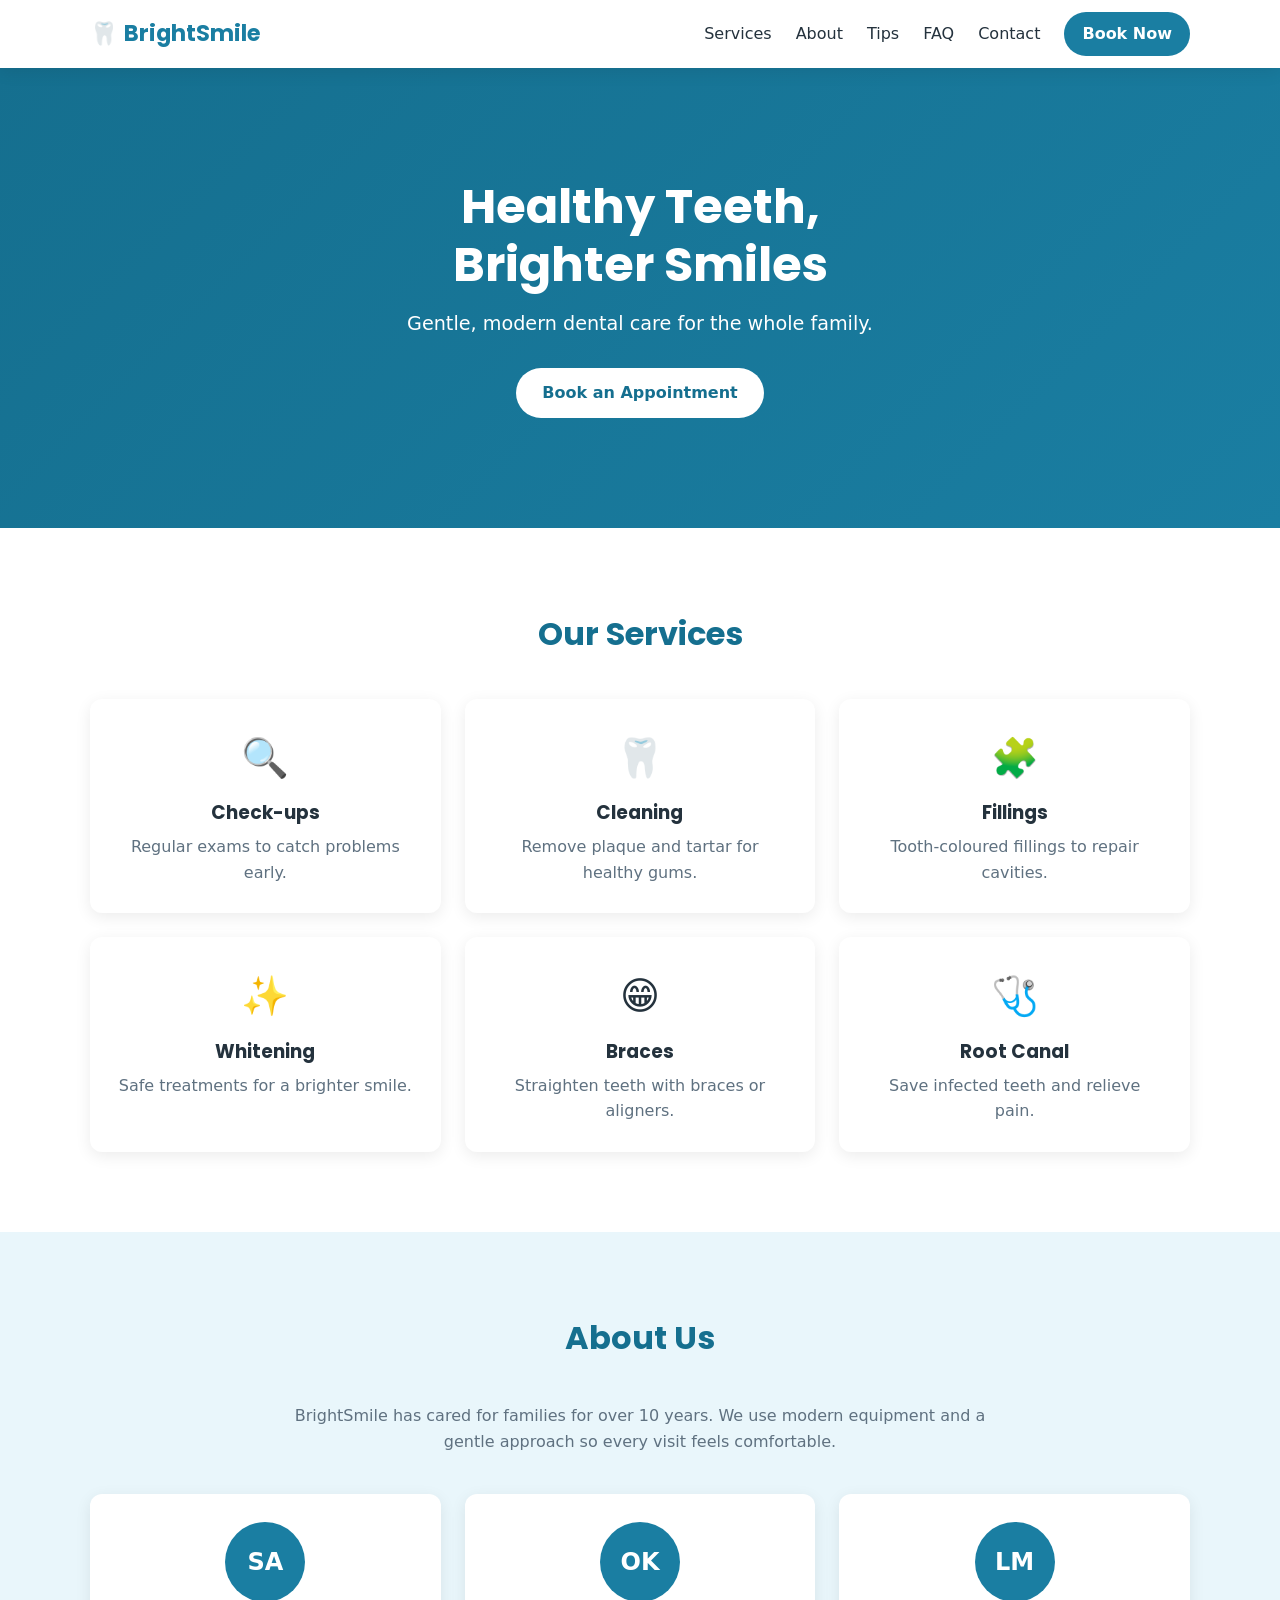
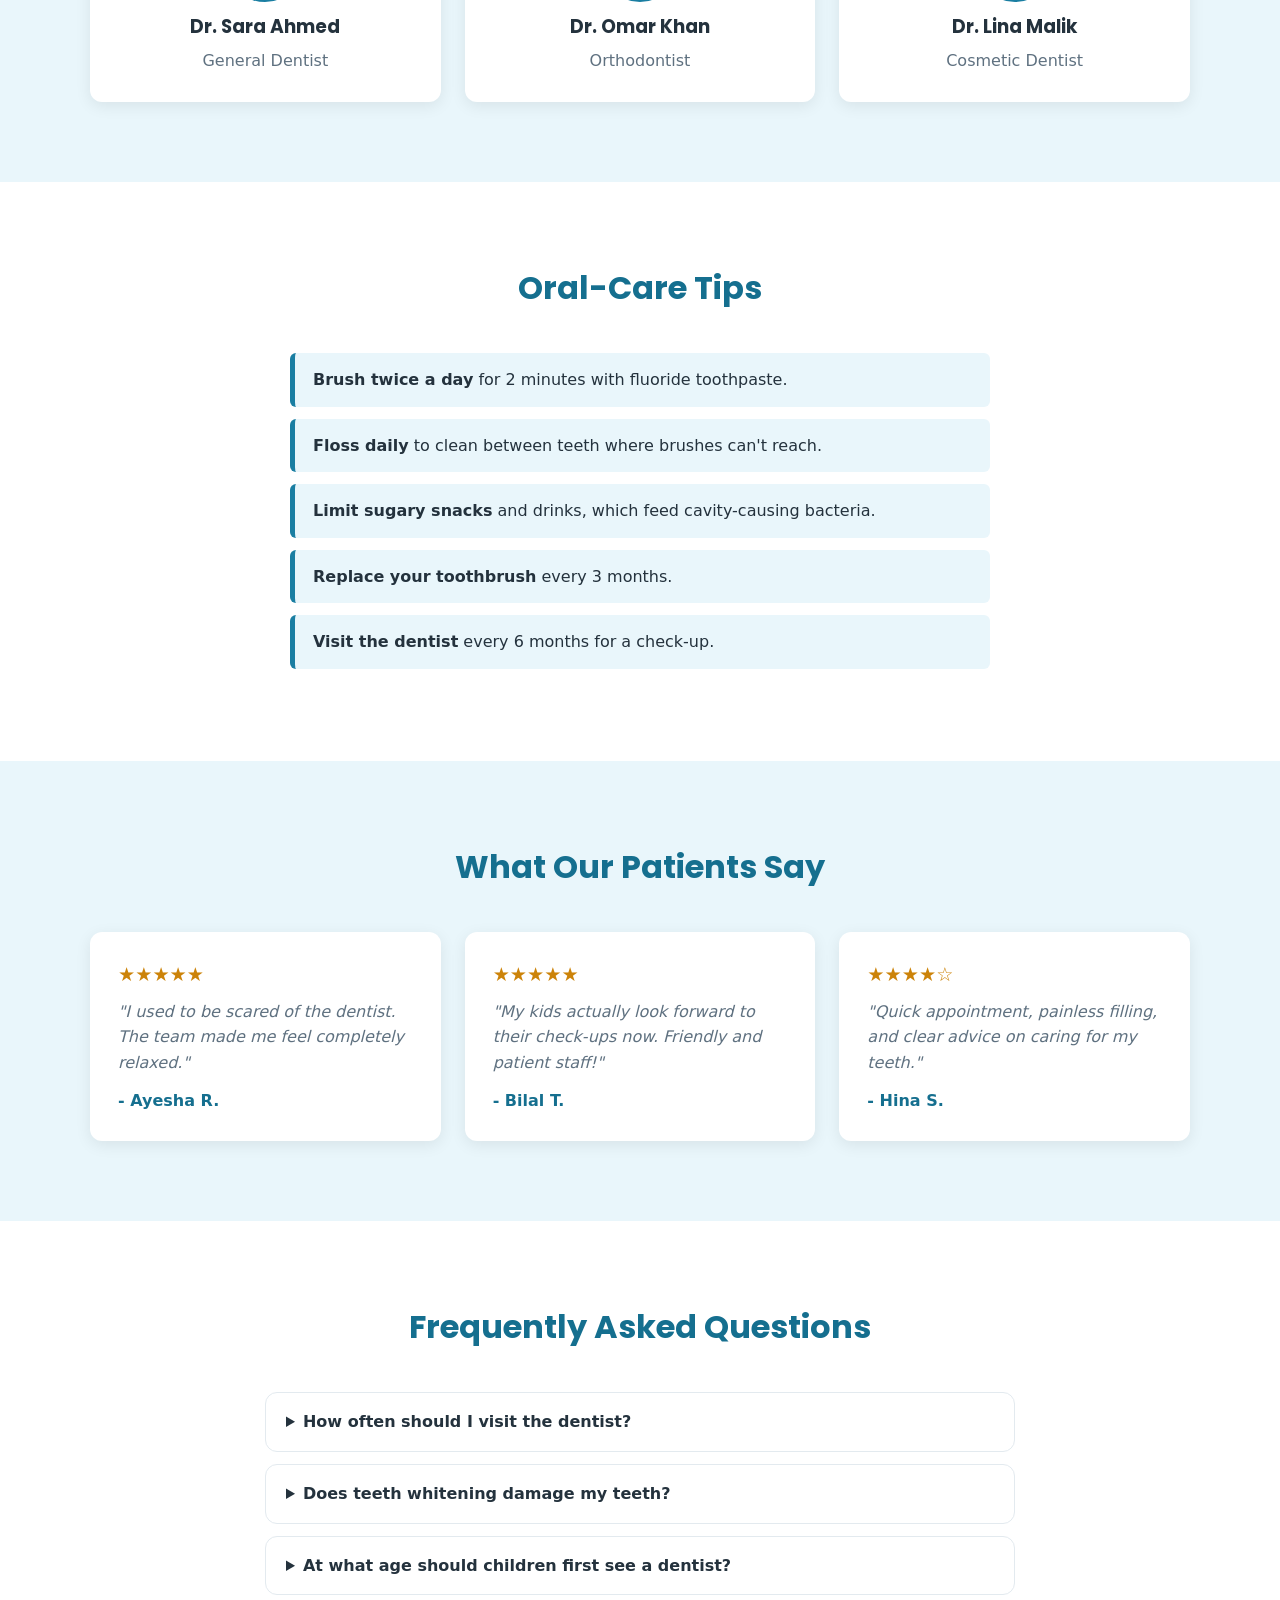
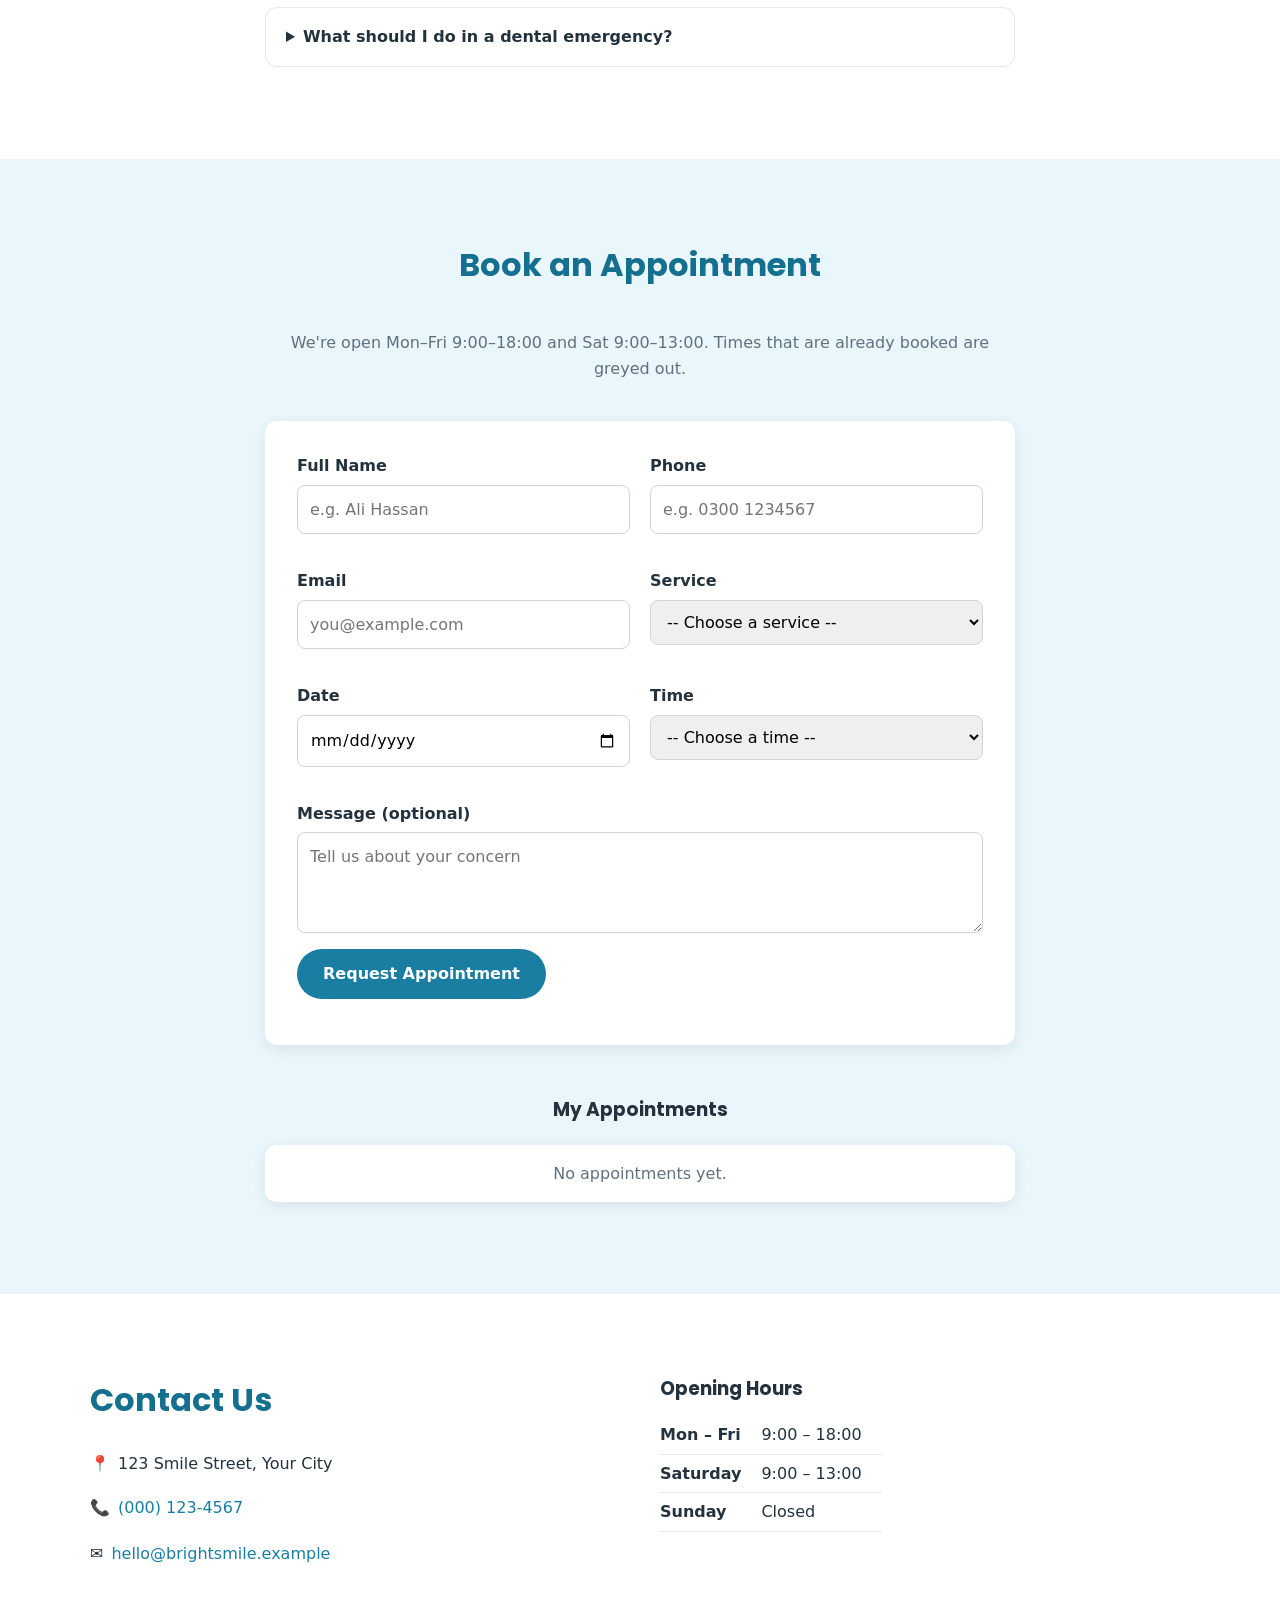
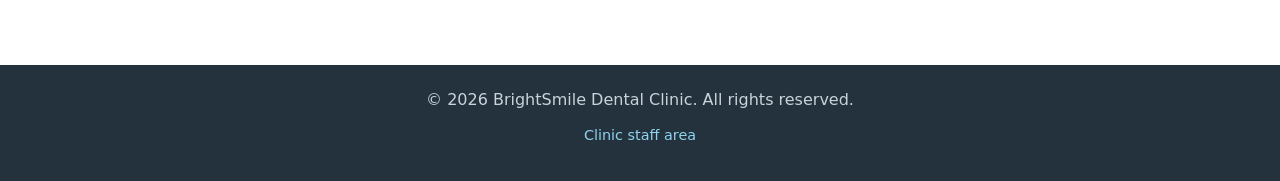
==== commit 70e72661: "Improve phone and tablet layouts (Phase 4) - All buttons and links are at least 44px tall for easy t" ====
--- a/index.html
+++ b/index.html
@@ -47,7 +47,7 @@
       <h2 class="section-title">Our Services</h2>
       <div class="cards">
         <div class="card"><span class="icon" aria-hidden="true">🔍</span><h3>Check-ups</h3><p>Regular exams to catch problems early.</p></div>
-        <div class="card"><span class="icon" aria-hidden="true">🪥</span><h3>Cleaning</h3><p>Remove plaque and tartar for healthy gums.</p></div>
+        <div class="card"><span class="icon" aria-hidden="true">🦷</span><h3>Cleaning</h3><p>Remove plaque and tartar for healthy gums.</p></div>
         <div class="card"><span class="icon" aria-hidden="true">🧩</span><h3>Fillings</h3><p>Tooth-coloured fillings to repair cavities.</p></div>
         <div class="card"><span class="icon" aria-hidden="true">✨</span><h3>Whitening</h3><p>Safe treatments for a brighter smile.</p></div>
         <div class="card"><span class="icon" aria-hidden="true">😁</span><h3>Braces</h3><p>Straighten teeth with braces or aligners.</p></div>
--- a/styles.css
+++ b/styles.css
@@ -50,7 +50,10 @@
 
 /* ===== Buttons ===== */
 .btn {
-  display: inline-block;
+  display: inline-flex;
+  align-items: center;
+  justify-content: center;
+  min-height: 44px;          /* big enough to tap with a finger */
   background: var(--primary);
   color: var(--white);
   padding: 12px 26px;
@@ -73,12 +76,16 @@
   z-index: 10;
 }
 .nav { display: flex; align-items: center; justify-content: space-between; height: var(--header-height); }
-.logo { font-size: 1.4rem; font-weight: 700; color: var(--primary); white-space: nowrap; }
+.logo {
+  display: inline-flex; align-items: center; gap: 6px; min-height: 44px;
+  font-size: 1.4rem; font-weight: 700; color: var(--primary); white-space: nowrap;
+}
 .nav-links { display: flex; align-items: center; gap: 24px; list-style: none; }
+.nav-links a:not(.btn) { display: inline-block; padding: 12px 0; }
 .nav-links a:not(.btn):hover { color: var(--primary); }
 .menu-toggle {
   display: none; background: none; border: none; color: var(--text);
-  font-size: 1.8rem; line-height: 1; padding: 4px 8px; cursor: pointer;
+  font-size: 1.8rem; line-height: 1; min-width: 44px; min-height: 44px; cursor: pointer;
 }
 
 /* ===== Hero ===== */
@@ -102,7 +109,9 @@
 .lead { text-align: center; max-width: 700px; margin: 0 auto 40px; color: var(--muted); }
 
 /* ===== Cards ===== */
-.cards { display: grid; grid-template-columns: repeat(auto-fit, minmax(240px, 1fr)); gap: 24px; }
+/* Cards are at least 280px wide, so a full-width page fits at most 3 per row
+   (6 services = 2 neat rows of 3). min() stops overflow on very small phones. */
+.cards { display: grid; grid-template-columns: repeat(auto-fit, minmax(min(100%, 280px), 1fr)); gap: 24px; }
 .card {
   background: var(--white);
   padding: 28px;
@@ -148,11 +157,11 @@
   border: 1px solid var(--border-light);
   border-radius: var(--radius);
   margin-bottom: 12px;
-  padding: 16px 20px;
-}
-.faq summary { font-weight: 600; cursor: pointer; }
-.faq details[open] summary { color: var(--primary); margin-bottom: 8px; }
-.faq p { color: var(--muted); }
+}
+/* Padding on the summary (not the box) makes the whole row tappable */
+.faq summary { font-weight: 600; cursor: pointer; padding: 16px 20px; }
+.faq details[open] summary { color: var(--primary); }
+.faq p { color: var(--muted); padding: 0 20px 16px; }
 
 /* ===== Form ===== */
 .form {
@@ -192,15 +201,16 @@
 .appointments .empty { justify-content: center; color: var(--muted); }
 .cancel-btn {
   background: none; border: 1px solid var(--error); color: var(--error);
-  padding: 6px 14px; border-radius: 20px; cursor: pointer;
+  min-height: 44px; padding: 6px 16px; border-radius: 22px; cursor: pointer;
 }
 .cancel-btn:hover { background: var(--error); color: var(--white); }
 
 /* ===== Contact ===== */
 .contact { display: grid; grid-template-columns: 1fr 1fr; gap: 40px; }
 .contact p { margin-bottom: 8px; }
-.contact address { font-style: normal; }
-.contact address a { color: var(--primary); }
+.contact address { font-style: normal; margin-bottom: 8px; }
+.contact address p { display: flex; align-items: center; gap: 8px; min-height: 44px; margin: 0; }
+.contact address a { color: var(--primary); padding: 10px 0; }
 .contact address a:hover { text-decoration: underline; }
 .hours { margin-top: 12px; border-collapse: collapse; }
 .hours th, .hours td { padding: 6px 20px 6px 0; border-bottom: 1px solid var(--border-light); text-align: left; }
@@ -208,7 +218,7 @@
 
 /* ===== Footer ===== */
 .footer { background: var(--text); color: var(--footer-text); text-align: center; padding: 22px 0; }
-.footer-link { color: var(--footer-link); font-size: 0.9rem; }
+.footer-link { display: inline-block; padding: 12px 8px; color: var(--footer-link); font-size: 0.9rem; }
 .footer :focus-visible { outline-color: var(--footer-link); }
 .footer-link:hover { text-decoration: underline; }
 
@@ -216,7 +226,7 @@
 .admin { background: var(--accent); min-height: 100vh; }
 .badge {
   background: var(--primary); color: var(--white);
-  font-size: 0.75rem; padding: 2px 8px; border-radius: 10px; vertical-align: middle;
+  font-size: 0.875rem; padding: 2px 10px; border-radius: 12px;
 }
 .btn-outline { background: var(--white); color: var(--primary); border: 1px solid var(--primary); }
 .btn-outline:hover { background: var(--primary); color: var(--white); }
@@ -246,27 +256,44 @@
 .booking-actions { display: flex; gap: 8px; }
 .empty-box { text-align: center; color: var(--muted); padding: 40px; background: var(--white); border-radius: var(--radius); }
 
-/* ===== Responsive (phones & tablets) ===== */
+/* ===== Responsive: tablets and phones (768px and narrower) ===== */
 @media (max-width: 768px) {
+  /* Menu becomes a ☰ button with a drop-down list */
   .menu-toggle { display: block; }
   .nav-links {
     display: none;
     position: absolute; top: var(--header-height); left: 0; right: 0;
     flex-direction: column;
+    gap: 0;
     background: var(--white);
-    padding: 20px 0;
+    padding: 8px 0 16px;
     box-shadow: var(--shadow);
   }
   .nav-links.open { display: flex; }
+  .nav-links li { width: 100%; text-align: center; }
+  .nav-links a:not(.btn) { display: block; padding: 12px 0; } /* the whole row is tappable */
+  .nav-links .btn { margin-top: 8px; }
+
+  .section { padding: 60px 0; }
   .hero { padding: 80px 0; }
   .hero h1 { font-size: 2.2rem; }
+  .booking { grid-template-columns: 1fr; gap: 8px; }
+  .admin .logo { font-size: 1.2rem; }
+}
+
+/* ===== Responsive: phones only (600px and narrower) ===== */
+@media (max-width: 600px) {
+  .container { width: auto; margin: 0 16px; } /* fixed 16px side margins on phones */
+  .section { padding: 48px 0; }
+  .section-title { font-size: 1.7rem; margin-bottom: 28px; }
+  .hero { padding: 64px 0; }
+  .hero h1 { font-size: 2rem; }
+  .card { padding: 22px; }
   .form { padding: 20px; }
-  .form-row { grid-template-columns: 1fr; gap: 0; }
+  .form-row { grid-template-columns: 1fr; gap: 0; } /* form fields stack in 1 column */
   .contact { grid-template-columns: 1fr; gap: 24px; }
   .stats { grid-template-columns: 1fr 1fr; }
-  .booking { grid-template-columns: 1fr; gap: 8px; }
-  .admin .logo { font-size: 1.2rem; }
-  .admin .nav .btn-small { padding: 6px 12px; font-size: 0.85rem; }
+  .appointments li { flex-wrap: wrap; }
 }
 
 /* ===== Less motion for people who turned it off in their device settings ===== */
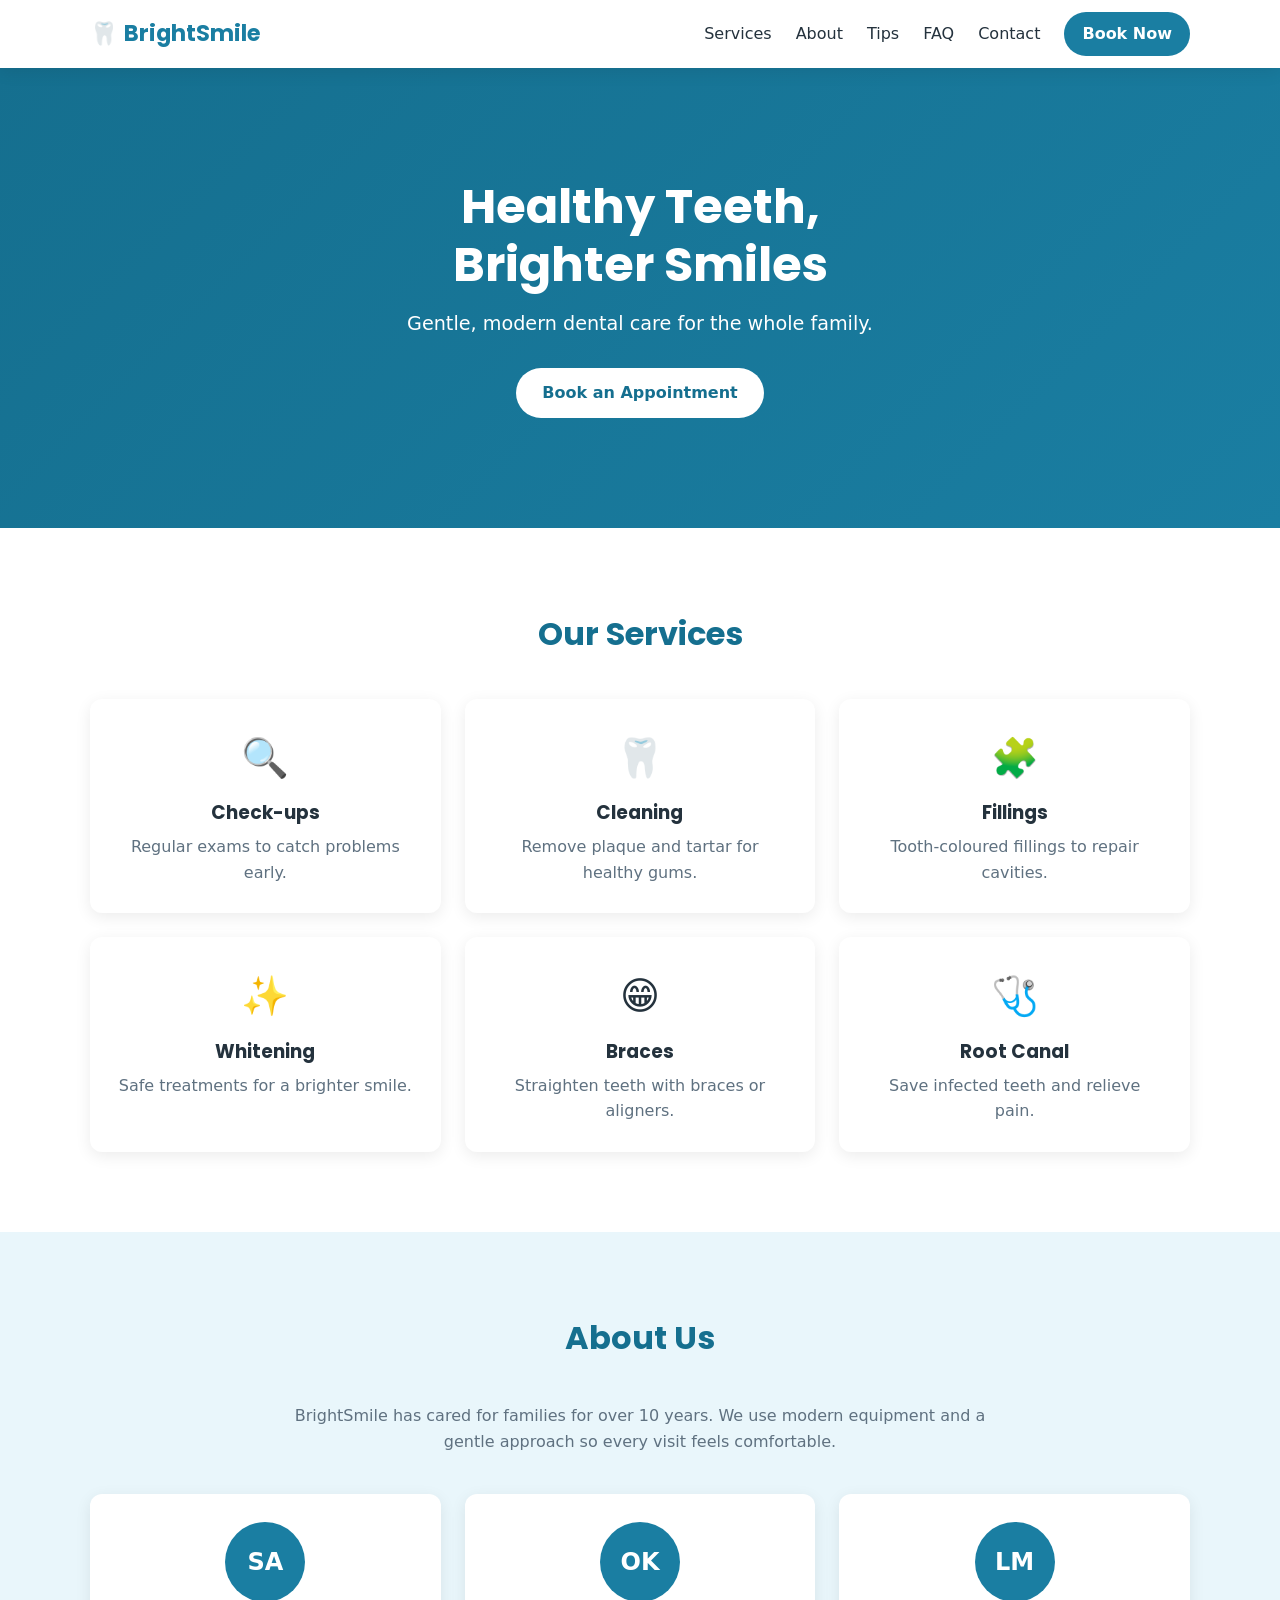
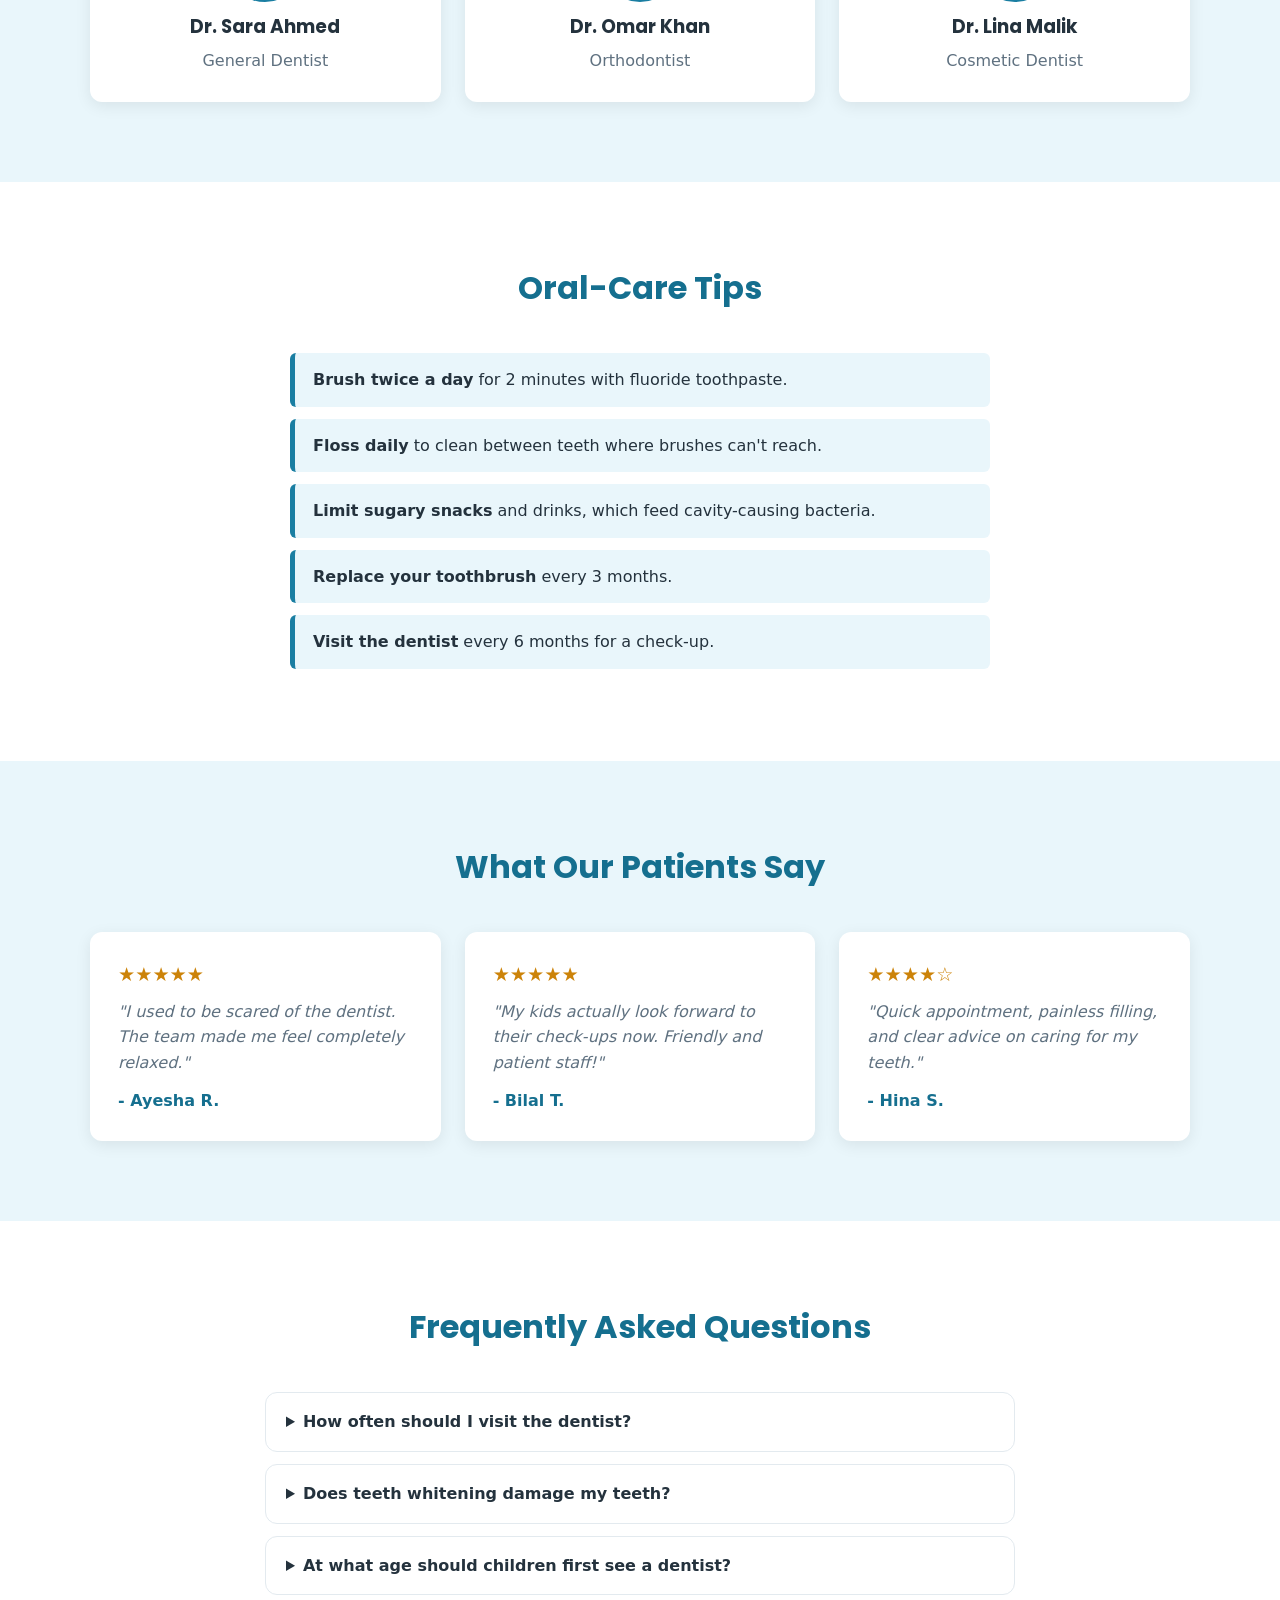
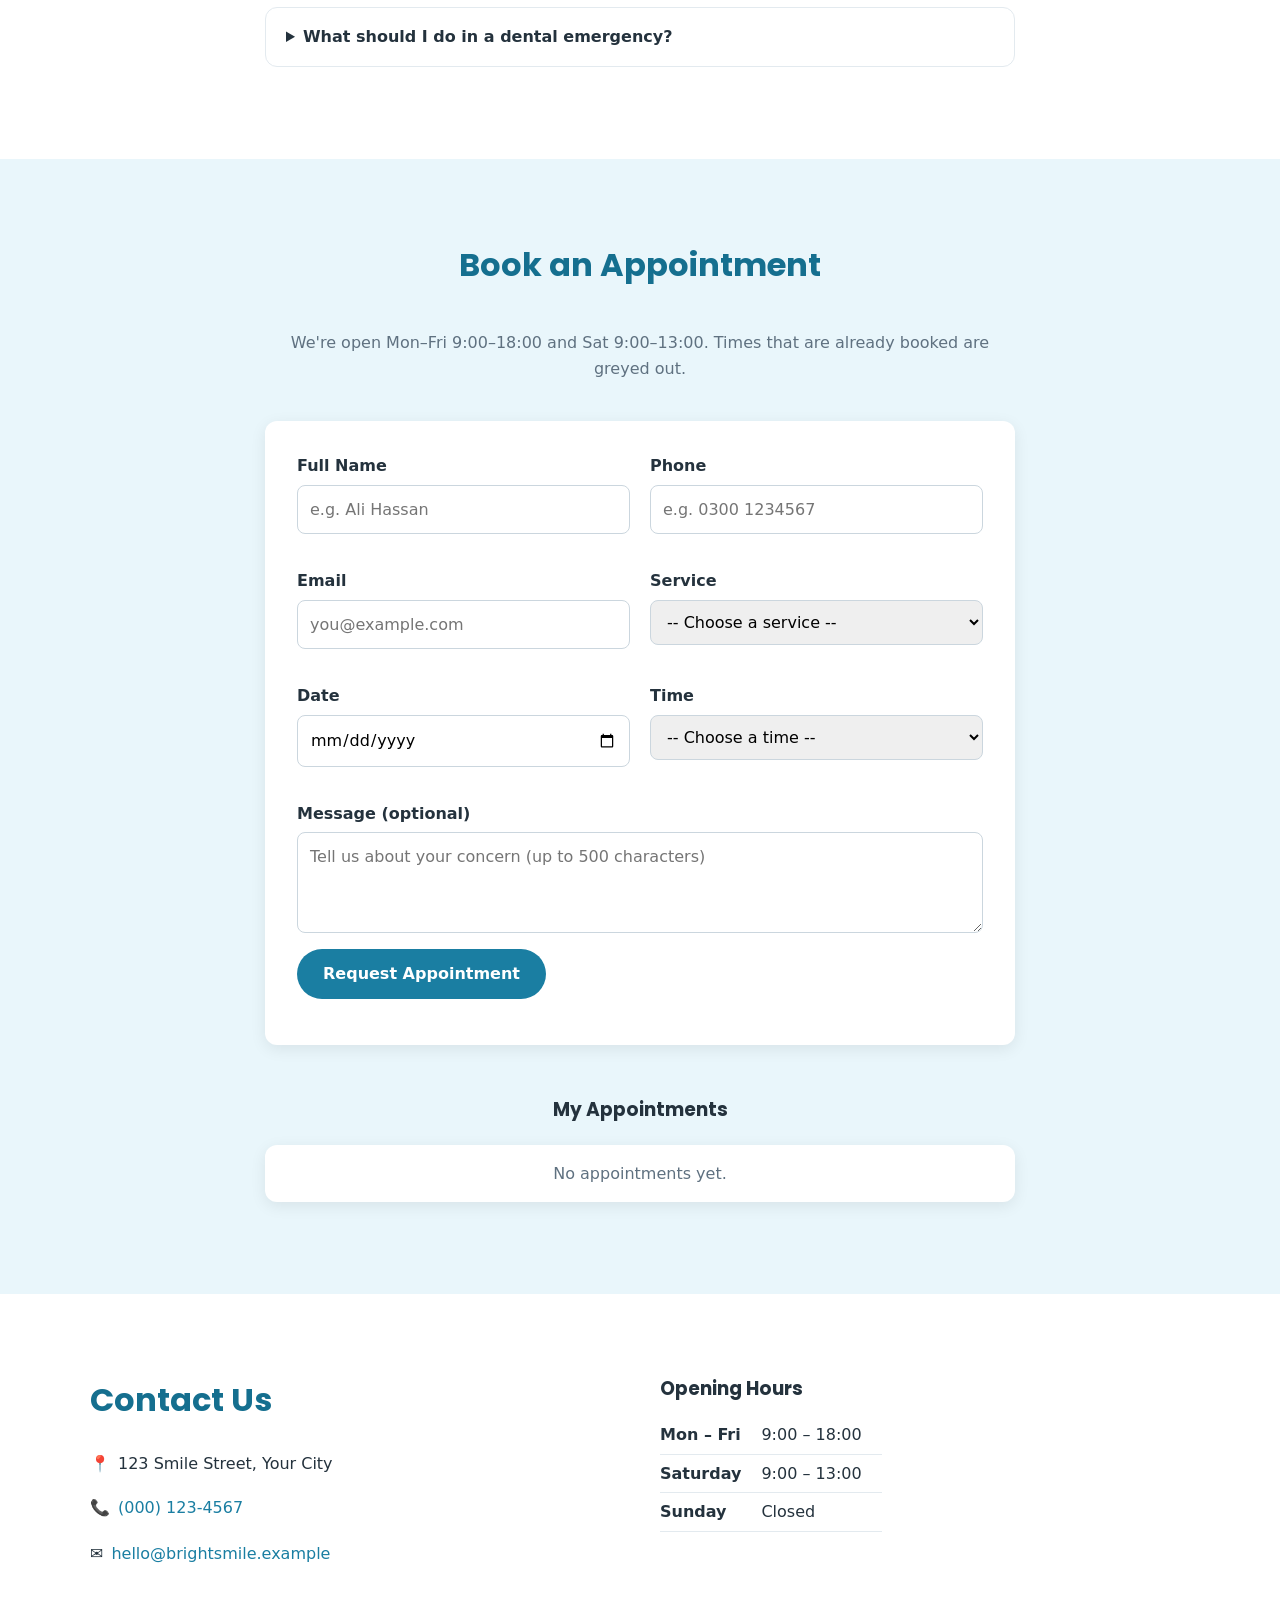
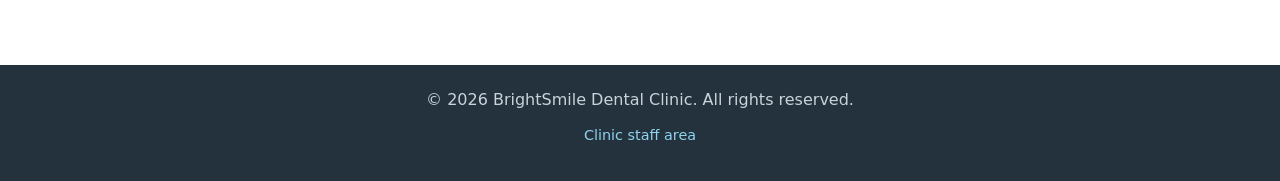
==== commit 87a0f60a: "Improve form and menu JavaScript (Phase 5) - Phone numbers must contain 7-15 digits (no more "------" ====
--- a/index.html
+++ b/index.html
@@ -130,7 +130,7 @@
         <div class="form-row">
           <div class="field">
             <label for="name">Full Name</label>
-            <input type="text" id="name" autocomplete="name" placeholder="e.g. Ali Hassan">
+            <input type="text" id="name" autocomplete="name" maxlength="60" placeholder="e.g. Ali Hassan">
             <small class="error"></small>
           </div>
           <div class="field">
@@ -178,7 +178,7 @@
         </div>
         <div class="field">
           <label for="message">Message (optional)</label>
-          <textarea id="message" rows="3" placeholder="Tell us about your concern"></textarea>
+          <textarea id="message" rows="3" maxlength="500" placeholder="Tell us about your concern (up to 500 characters)"></textarea>
         </div>
         <button type="submit" class="btn">Request Appointment</button>
         <p class="success" id="successMsg" role="status"></p>
--- a/styles.css
+++ b/styles.css
@@ -186,6 +186,7 @@
 .field.invalid input, .field.invalid select { border-color: var(--error); }
 .error { color: var(--error); min-height: 18px; }
 .success { color: var(--success); font-weight: 600; margin-top: 14px; }
+.success.failed { color: var(--error); }
 
 /* ===== Appointment list ===== */
 .list-title { text-align: center; margin: 50px 0 20px; }
